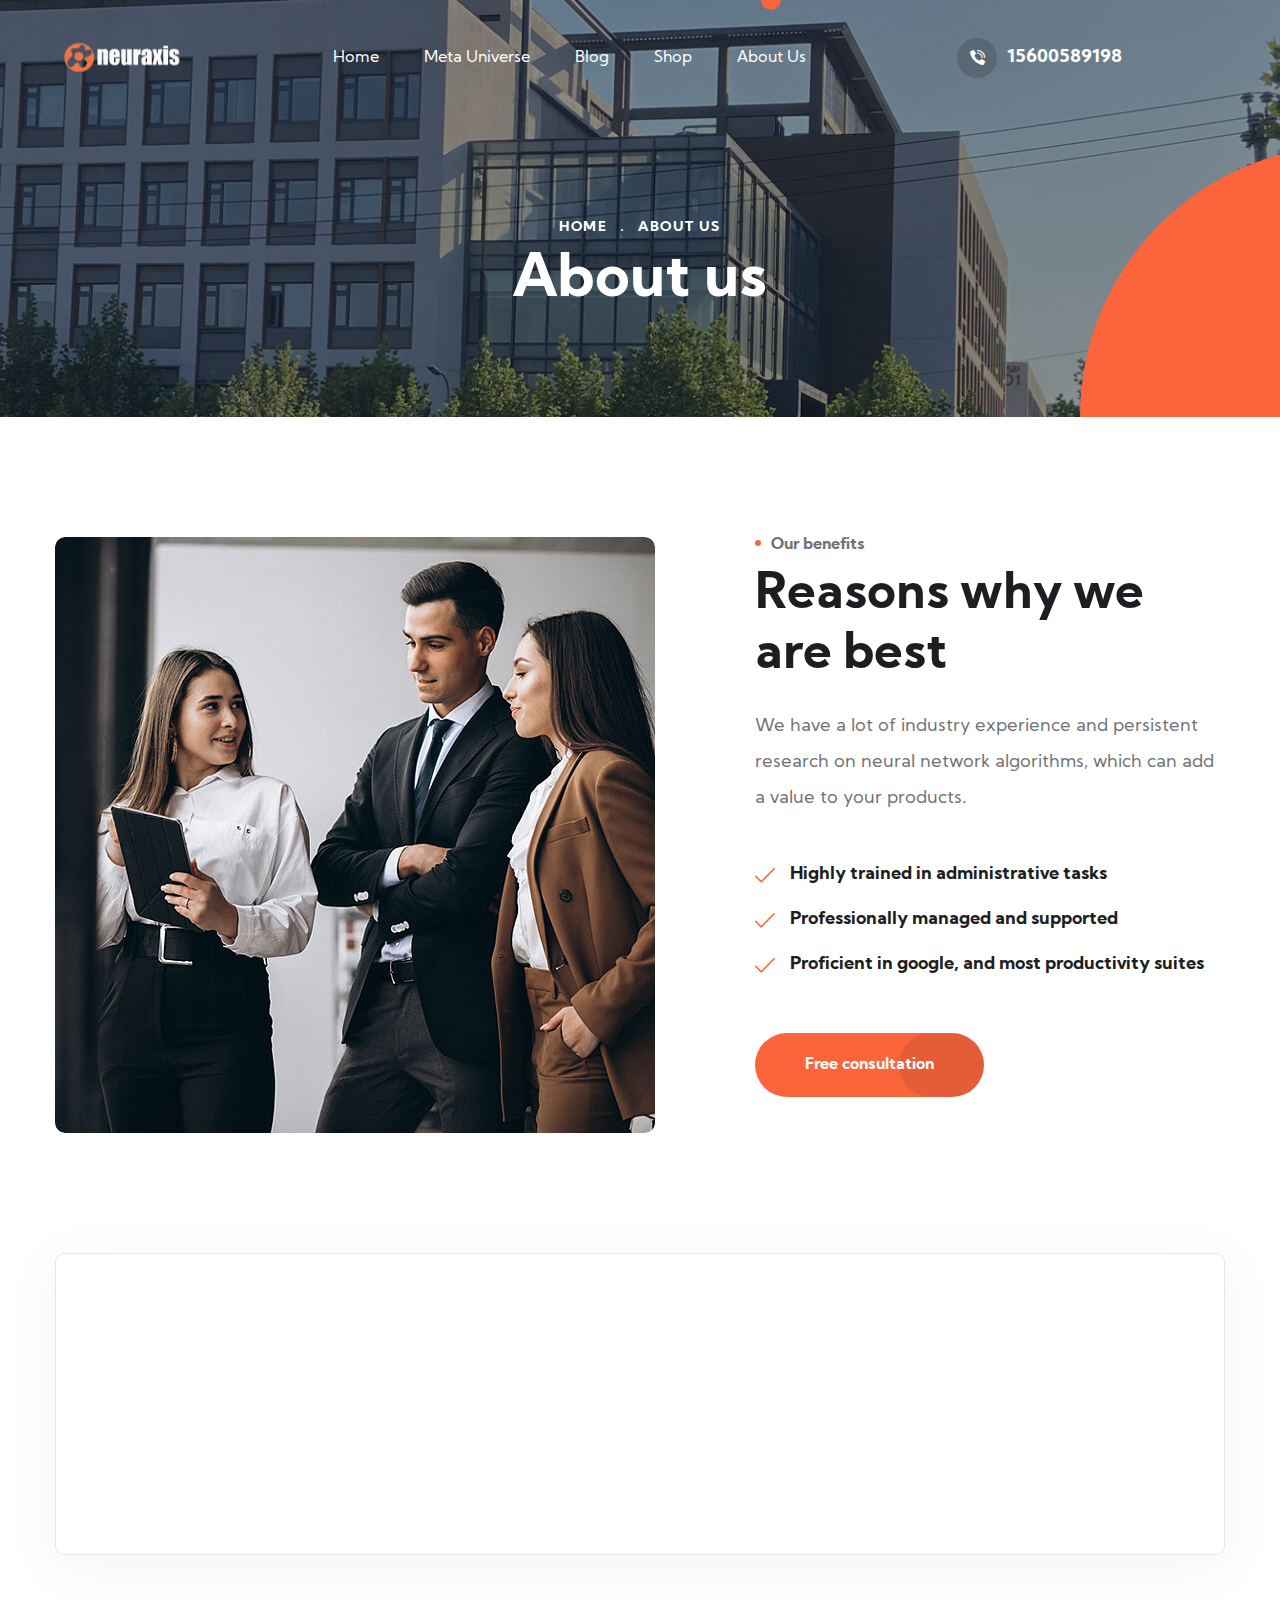
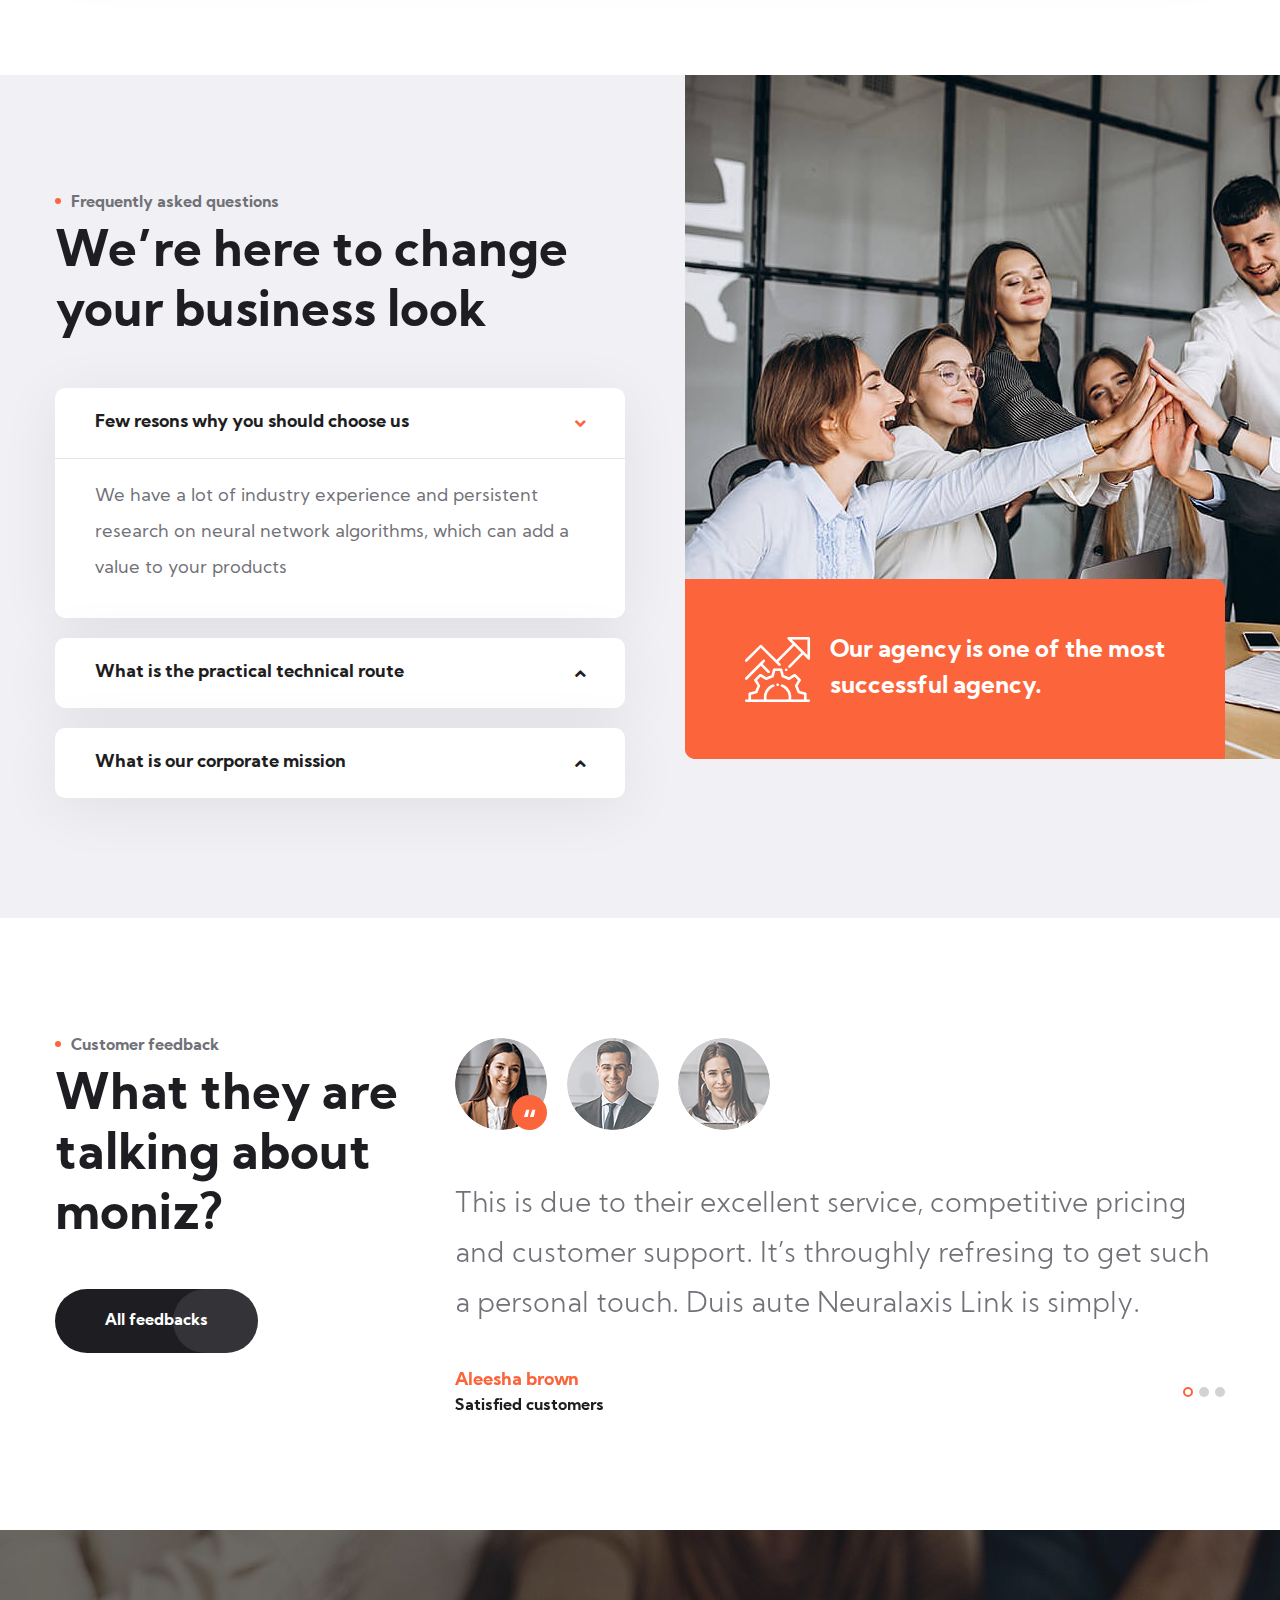
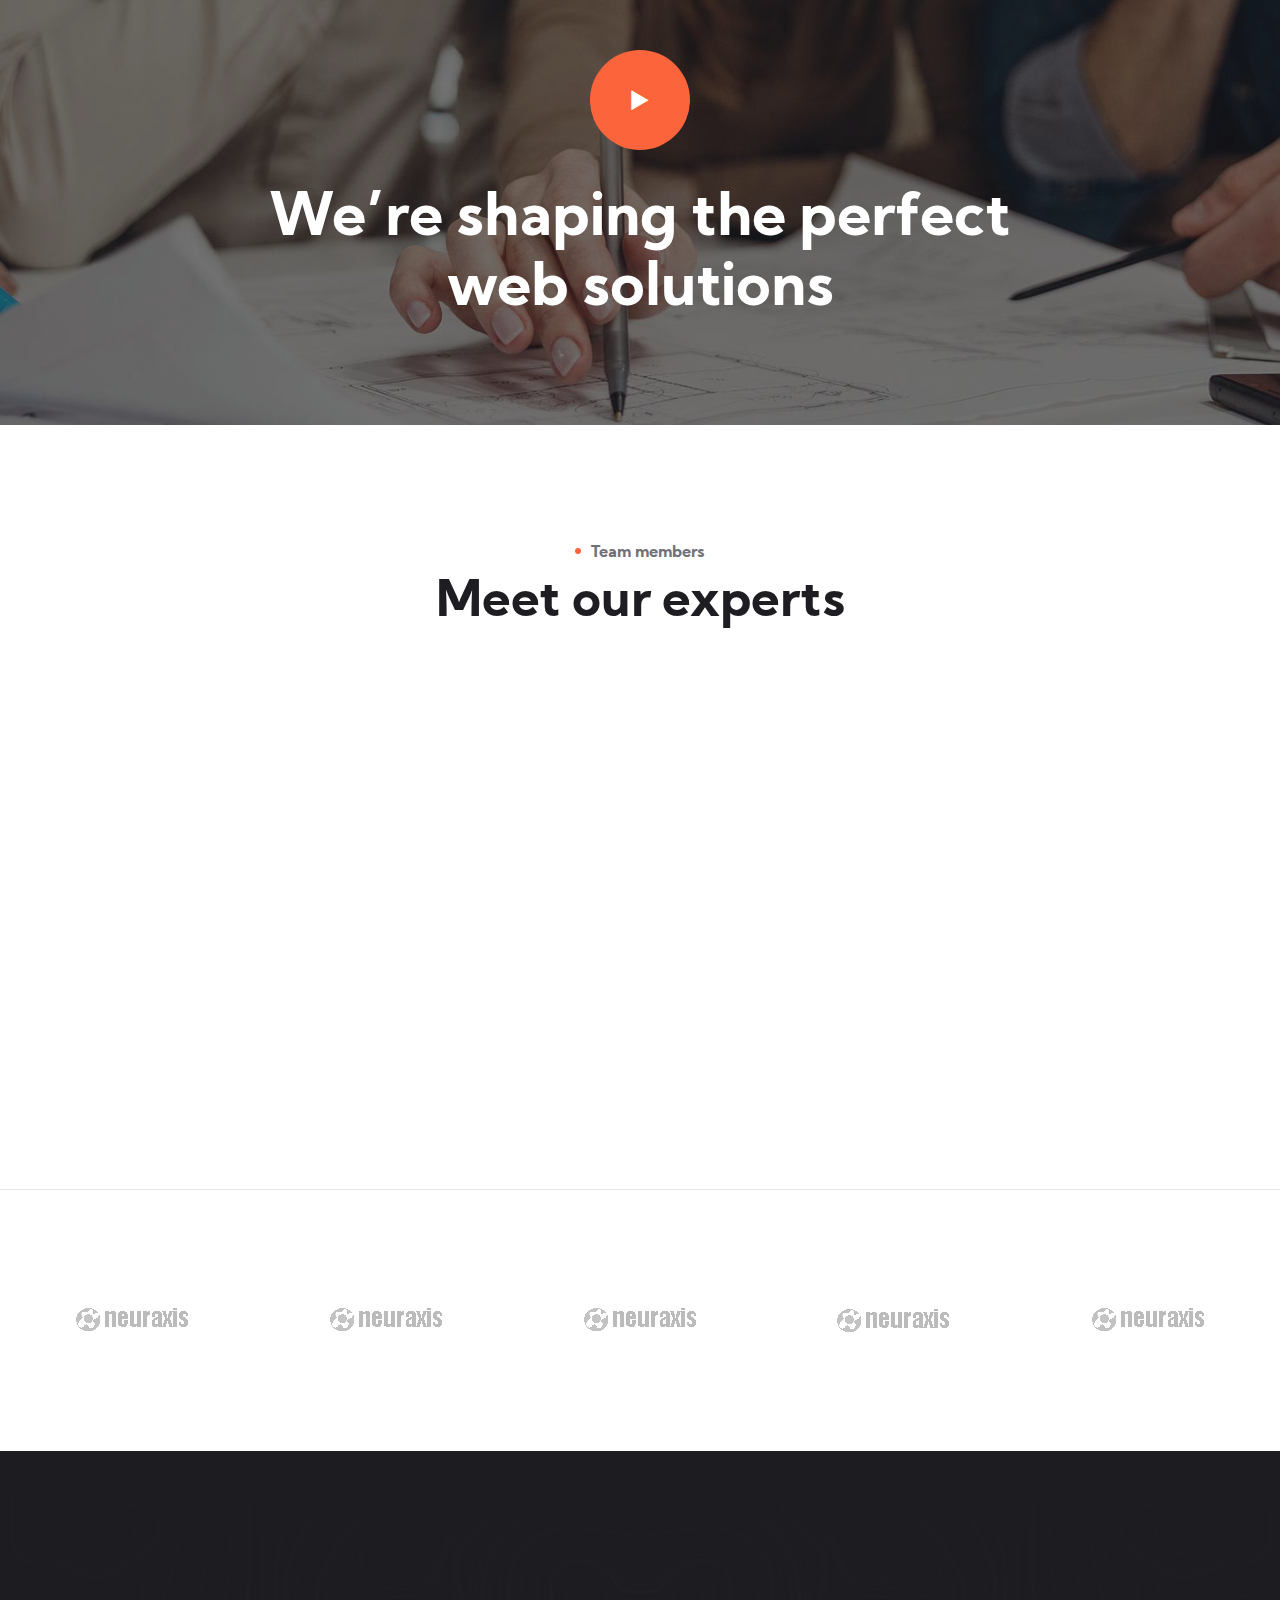
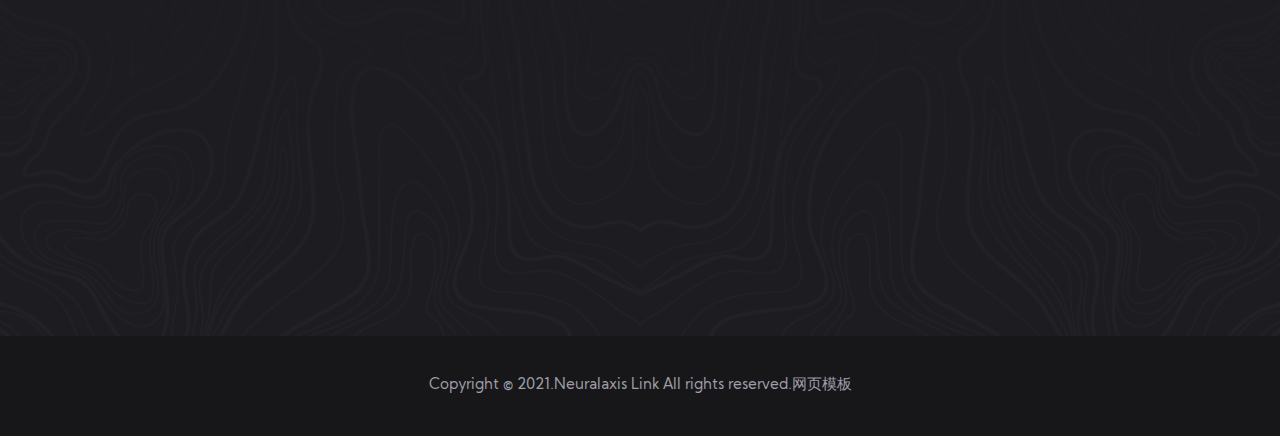
==== about.html @ cae8863f "add games" ====
<!DOCTYPE html>
<html lang="en">

<head>
    <meta charset="UTF-8" />
    <meta name="viewport" content="width=device-width, initial-scale=1.0" />
    <title>About</title>

    <!-- fonts -->
    <link rel="preconnect" href="https://fonts.gstatic.com">
    <link href="static/css/ed7759415e1d4513904849f1ca09a97c.css" rel="stylesheet">


    <link rel="stylesheet" href="static/css/bootstrap.min.css" />
    <link rel="stylesheet" href="static/css/animate.min.css" />
    <link rel="stylesheet" href="static/css/all.min.css" />
    <link rel="stylesheet" href="static/css/jarallax.css" />
    <link rel="stylesheet" href="static/css/jquery.magnific-popup.css" />
    <link rel="stylesheet" href="static/css/nouislider.min.css" />
    <link rel="stylesheet" href="static/css/nouislider.pips.css" />
    <link rel="stylesheet" href="static/css/odometer.min.css" />
    <link rel="stylesheet" href="static/css/swiper.min.css" />
    <link rel="stylesheet" href="static/css/style.css">
    <link rel="stylesheet" href="static/css/tiny-slider.min.css" />
    <link rel="stylesheet" href="static/css/stylesheet.css" />
    <link rel="stylesheet" href="static/css/owl.carousel.min.css" />
    <link rel="stylesheet" href="static/css/owl.theme.default.min.css" />
    <link rel="stylesheet" href="static/css/twentytwenty.css" />
    <link rel="stylesheet" href="static/css/jquery.bxslider.css" />
    <link rel="stylesheet" href="static/css/bootstrap-select.min.css" />
    <link rel="stylesheet" href="static/css/vegas.min.css" />
    <link rel="stylesheet" href="static/css/jquery-ui.css" />
    <link rel="stylesheet" href="static/css/timepicker.css" />

    <!-- template styles -->
    <link rel="stylesheet" href="static/css/moniz.css" />
    <link rel="stylesheet" href="static/css/moniz-responsive.css" />
</head>

<body>
    <div class="preloader">
        <img class="preloader__image" width="60" src="static/picture/loader.png" alt="" />
    </div>
    <!-- /.preloader -->
    <div class="page-wrapper">
        <header class="main-header clearfix">
            <nav class="main-menu clearfix">
                <div class="main-menu-wrapper clearfix">
                    <div class="main-menu-wrapper__left clearfix">
                        <div class="main-menu-wrapper__logo">
                            <a href="index.html"><img src="static/picture/logo.png" alt=""></a>
                        </div>
                        <div class="main-menu-wrapper__search-box">
                            <a href="#" class="main-menu-wrapper__search search-toggler icon-magnifying-glass"></a>
                        </div>
                        <div class="main-menu-wrapper__social">
                            <a href="#"><i class="fab fa-twitter"></i></a>
                            <!-- <a href="#" class="clr-fb"><i class="fab fa-facebook"></i></a>
                            <a href="#" class="clr-dri"><i class="fab fa-pinterest-p"></i></a>
                            <a href="#" class="clr-ins"><i class="fab fa-instagram"></i></a> -->
                        </div>
                    </div>
                    <div class="main-menu-wrapper__main-menu">
                        <a href="#" class="mobile-nav__toggler">
                            <span></span>
                        </a>
                        <ul class="main-menu__list">
                            <li class="dropdown">
                                <a href="index.html">Home</a>
                                <!-- <ul>
                                    <li>
                                        <a href="index.html">Home one</a>
                                    </li>
                                    <li><a href="index2.html">Home two</a></li>
                                    <li class="dropdown">
                                        <a href="#">Header styles</a>
                                        <ul>
                                            <li><a href="index.html">Header one</a></li>
                                            <li><a href="index2.html">Header two</a></li>
                                        </ul>
                                    </li>
                                </ul> -->
                            </li>
                            <li class="dropdown">
                                <a href="#">Meta Universe</a>
                                <ul>
                                    <li><a href="http://43.138.26.82:8080">Game</a></li>
                                    <li><a href="RakutenOfficeindex.html">VR</a></li>
                                </ul>
                            </li>
                            <li class="dropdown">
                                <a href="http://www.rakuten.co.jp">Blog</a>
                                <!-- <ul>
                                    <li><a href="about.html">About</a></li>
                                    <li><a href="team.html">Team</a></li>
                                    <li><a href="faqs.html">FAQs</a></li>
                                    <li><a href="404.html">404</a></li>
                                </ul> -->
                            </li>
                            <li><a href="http://www.rakuten.co.jp/">Shop</a></li>

                            <!-- <li class="dropdown">
                                <a href="#">Portfolio</a>
                                <ul>
                                    <li><a href="portfolio.html">Portfolio</a></li>
                                    <li><a href="portfolio-detail.html">Portfolio details</a></li>
                                    <li><a href="portfolio-detail-fullwidth.html">Portfolio details full</a></li>
                                </ul>
                            </li> -->
                            <li class="dropdown">
                                <a href="about.html">About Us</a>
                                <!-- <ul>
                                    <li><a href="blog.html">Blog</a></li>
                                    <li><a href="blog-sidebar.html">Blog sidebar</a></li>
                                    <li><a href="blog-details.html">Blog details</a></li>
                                </ul> -->
                            </li>

                        </ul>
                    </div>
                    <div class="main-menu-wrapper__right">
                        <div class="main-menu-wrapper__right-contact-box">
                            <div class="main-menu-wrapper__right-contact-icon">
                                <span class="icon-phone-call"></span>
                            </div>
                            <div class="main-menu-wrapper__right-contact-number">
                                <a href="tel:15600589198">15600589198</a>
                            </div>
                        </div>
                    </div>
                </div>
            </nav>
        </header>

        <div class="stricky-header stricked-menu main-menu">
            <div class="sticky-header__content"></div><!-- /.sticky-header__content -->
        </div><!-- /.stricky-header -->

        <!--Page Header Start-->
        <section class="page-header" style="background-image: url(static/images/page-header-bg.jpg);">
            <div class="page-header-shape-1"></div>
            <div class="page-header-shape-2"></div>
            <div class="container">
                <div class="page-header__inner">
                    <ul class="thm-breadcrumb list-unstyled">
                        <li><a href="index.html">Home</a></li>
                        <li><span>.</span></li>
                        <li>About us</li>
                    </ul>
                    <h2>About us</h2>
                </div>
            </div>
        </section>
        <!--Page Header End-->

        <!--Reasons Start-->
        <section class="reasons">
            <div class="container">
                <div class="row">
                    <div class="col-xl-7 col-lg-6">
                        <div class="reasons__left">
                            <div class="reasons__img">
                                <img src="static/picture/reasons-img-1.jpg" alt="">
                                <div class="reasons__img-shape-1"></div>
                                <div class="reasons__img-shape-2"></div>
                            </div>
                        </div>
                    </div>
                    <div class="col-xl-5 col-lg-6">
                        <div class="reasons__right">
                            <div class="section-title text-left">
                                <span class="section-title__tagline">Our benefits</span>
                                <h2 class="section-title__title">Reasons why we are best</h2>
                            </div>
                            <p class="reasons__text">We have a lot of industry experience and persistent research on
                                neural network algorithms, which can add a value to your products.</p>
                            <ul class="list-unstyled reasons__list">
                                <li>
                                    <div class="icon">
                                        <span class="icon-tick"></span>
                                    </div>
                                    <div class="text">
                                        <p>Highly trained in administrative tasks</p>
                                    </div>
                                </li>
                                <li>
                                    <div class="icon">
                                        <span class="icon-tick"></span>
                                    </div>
                                    <div class="text">
                                        <p>Professionally managed and supported</p>
                                    </div>
                                </li>
                                <li>
                                    <div class="icon">
                                        <span class="icon-tick"></span>
                                    </div>
                                    <div class="text">
                                        <p>Proficient in google, and most productivity suites</p>
                                    </div>
                                </li>
                            </ul>
                            <a href="contact.html" class="thm-btn reasons__btn"><span>Free consultation</span></a>
                        </div>
                    </div>
                </div>
            </div>
        </section>
        <!--Reasons End-->

        <!--Counter One Start-->
        <section class="counters-one">
            <div class="container">
                <ul class="counters-one__box list-unstyled">
                    <li class="counter-one__single wow fadeInUp" data-wow-delay="100ms">
                        <div class="counter-one__icon">
                            <span class="icon-recommend"></span>
                        </div>
                        <h3 class="odometer" data-count="860">00</h3>
                        <p class="counter-one__text">Projects completed</p>
                    </li>
                    <li class="counter-one__single wow fadeInUp" data-wow-delay="200ms">
                        <div class="counter-one__icon">
                            <span class="icon-recruit"></span>
                        </div>
                        <h3 class="odometer" data-count="50">00</h3>
                        <p class="counter-one__text">Active clients</p>
                    </li>
                    <li class="counter-one__single wow fadeInUp" data-wow-delay="300ms">
                        <div class="counter-one__icon">
                            <span class="icon-coffee"></span>
                        </div>
                        <h3 class="odometer" data-count="93">00</h3>
                        <p class="counter-one__text">Cups of coffee</p>
                    </li>
                    <li class="counter-one__single wow fadeInUp" data-wow-delay="400ms">
                        <div class="counter-one__icon">
                            <span class="icon-customer-review"></span>
                        </div>
                        <h3 class="odometer" data-count="970">00</h3>
                        <p class="counter-one__text">Happy clients</p>
                    </li>
                    <li class="counter-one__shape wow fadeInUp" data-wow-delay="500ms"></li>
                </ul>
            </div>
        </section>
        <!--Counter One End-->

        <!--We Change Start-->
        <section class="we-change">
            <div class="container">
                <div class="row">
                    <div class="col-xl-6">
                        <div class="we-change__left-faqs">
                            <div class="section-title text-left">
                                <span class="section-title__tagline">Frequently asked questions</span>
                                <h2 class="section-title__title">We’re here to change your business look</h2>
                            </div>
                            <div class="we-change__faqs">
                                <div class="accrodion-grp" data-grp-name="faq-one-accrodion">
                                    <div class="accrodion active">
                                        <div class="accrodion-title">
                                            <h4>Few resons why you should choose us</h4>
                                        </div>
                                        <div class="accrodion-content">
                                            <div class="inner">
                                                <p>We have a lot of industry experience and persistent research on
                                                    neural network algorithms, which can add a value to your products
                                                </p>
                                            </div><!-- /.inner -->
                                        </div>
                                    </div>
                                    <div class="accrodion">
                                        <div class="accrodion-title">
                                            <h4>What is the practical technical route</h4>
                                        </div>
                                        <div class="accrodion-content">
                                            <div class="inner">
                                                <p>Caffe mxnet paddle pytorch onnx matlab deeplearning4j.</p>
                                            </div><!-- /.inner -->
                                        </div>
                                    </div>
                                    <div class="accrodion last-chiled">
                                        <div class="accrodion-title">
                                            <h4>What is our corporate mission</h4>
                                        </div>
                                        <div class="accrodion-content">
                                            <div class="inner">
                                                <p>Use high-tech technology to make our world a better place.</p>
                                            </div><!-- /.inner -->
                                        </div>
                                    </div>
                                </div>
                            </div>
                        </div>
                    </div>
                    <div class="col-xl-6">
                        <div class="we-change__right">
                            <div class="we-change__right-img">
                                <img src="static/picture/we-change-right-img-1.jpg" alt="">
                                <div class="we-change__agency">
                                    <div class="we-change__agency-icon">
                                        <span class="icon-development"></span>
                                    </div>
                                    <div class="we-change__agency-text">
                                        <h3>Our agency is one of the most <br> successful agency.</h3>
                                    </div>
                                </div>
                            </div>
                        </div>
                    </div>
                </div>
            </div>
        </section>
        <!--We Change End-->

        <!--Testimonial One Start-->
        <section class="testimonial-one testimonial-two">
            <div class="container">
                <div class="row">
                    <div class="col-xl-4 col-lg-5">
                        <div class="testimonial-one__left">
                            <div class="section-title text-left">
                                <span class="section-title__tagline">Customer feedback</span>
                                <h2 class="section-title__title">What they are talking about moniz?</h2>
                            </div>
                            <div class="testimonial-one__btn-box">
                                <a href="about.html" class="thm-btn testimonial-one__btn"><span>All feedbacks</span></a>
                                <div class="testimonial-one__btn-shape"></div>
                            </div>
                        </div>
                    </div>
                    <div class="col-xl-8 col-lg-7">
                        <div class="testimonial-one__slider">


                            <div class="swiper-container" id="testimonials-one__thumb">
                                <div class="swiper-wrapper">
                                    <div class="swiper-slide">
                                        <div class="testimonial-one__img-holder">
                                            <img src="static/picture/testimonials-1-1.png" alt="">
                                            <div class="testimonial-one__quote">

                                            </div>
                                        </div>
                                    </div><!-- /.swiper-slide -->
                                    <div class="swiper-slide">
                                        <div class="testimonial-one__img-holder">
                                            <img src="static/picture/testimonials-1-2.png" alt="">
                                            <div class="testimonial-one__quote">

                                            </div>
                                        </div>
                                    </div><!-- /.swiper-slide -->
                                    <div class="swiper-slide">
                                        <div class="testimonial-one__img-holder">
                                            <img src="static/picture/testimonials-1-3.png" alt="">
                                            <div class="testimonial-one__quote">

                                            </div>
                                        </div>
                                    </div><!-- /.swiper-slide -->
                                </div><!-- /.swiper-wrapper -->
                            </div><!-- /#testimonials-one__thumb.swiper-container -->

                            <div class="testimonials-one__main-content">
                                <div class="swiper-container" id="testimonials-one__carousel">
                                    <div class="swiper-wrapper">
                                        <div class="swiper-slide">
                                            <div class="testimonial-one__conent-box">
                                                <p class="testimonial-one__text">This is due to their excellent service,
                                                    competitive pricing and customer support. It’s throughly refresing
                                                    to
                                                    get such a personal touch. Duis aute Neuralaxis Link is simply.</p>
                                                <div class="testimonial-one__client-details">
                                                    <h4 class="testimonial-one__client-name">Aleesha brown</h4>
                                                    <span class="testimonial-one__clinet-title">Satisfied
                                                        customers</span>
                                                </div>
                                            </div>
                                        </div><!-- /.swiper-slide -->
                                        <div class="swiper-slide">
                                            <div class="testimonial-one__conent-box">
                                                <p class="testimonial-one__text">This is due to their excellent service,
                                                    competitive pricing and customer support. It’s throughly refresing
                                                    to
                                                    get such a personal touch. Duis aute Neuralaxis Link is simply.</p>
                                                <div class="testimonial-one__client-details">
                                                    <h4 class="testimonial-one__client-name">Aleesha brown</h4>
                                                    <span class="testimonial-one__clinet-title">Satisfied
                                                        customers</span>
                                                </div>
                                            </div>
                                        </div><!-- /.swiper-slide -->
                                        <div class="swiper-slide">
                                            <div class="testimonial-one__conent-box">
                                                <p class="testimonial-one__text">This is due to their excellent service,
                                                    competitive pricing and customer support. It’s throughly refresing
                                                    to
                                                    get such a personal touch. Duis aute Neuralaxis Link is simply.</p>
                                                <div class="testimonial-one__client-details">
                                                    <h4 class="testimonial-one__client-name">Aleesha brown</h4>
                                                    <span class="testimonial-one__clinet-title">Satisfied
                                                        customers</span>
                                                </div>
                                            </div>
                                        </div><!-- /.swiper-slide -->
                                    </div><!-- /.swiper-wrapper -->
                                    <div id="testimonials-one__carousel-pagination"></div>
                                    <!-- /#testimonials-one__carousel-pagination -->
                                </div><!-- /#testimonials-one__thumb.swiper-container -->
                            </div>
                        </div>
                    </div>
                </div>
            </div>
        </section>
        <!--Testimonial One End-->

        <!--Video One Start-->
        <section class="video-one video-two">
            <div class="video-one-bg" style="background-image: url(static/images/video-one-bg.jpg)"></div>
            <div class="container">
                <div class="row">
                    <div class="col-xl-12">
                        <div class="video-one__inner">
                            <div class="video-one__link">
                                <a href="#" class="video-one__btn video-popup">
                                    <div class="video-one__video-icon">
                                        <span class="icon-play-button"></span>
                                        <i class="ripple"></i>
                                    </div>
                                </a>
                            </div>
                            <h2 class="video-one__text">We’re shaping the perfect <br> web solutions</h2>
                        </div>
                    </div>
                </div>
            </div>
        </section>
        <!--Video One End-->

        <!--Team One Start-->
        <section class="team-one">
            <div class="container">
                <div class="section-title text-center">
                    <span class="section-title__tagline">Team members</span>
                    <h2 class="section-title__title">Meet our experts</h2>
                </div>
                <div class="row">
                    <div class="col-xl-3 col-lg-6 col-md-6">
                        <!--Team One Single-->
                        <div class="team-one__single wow fadeInUp" data-wow-delay="100ms">
                            <div class="team-one__img-box">
                                <div class="team-one__img">
                                    <img src="static/picture/team-1-1.jpg" alt="">
                                </div>
                                <div class="team-one__social">
                                    <a href="#"><i class="fab fa-twitter"></i></a>
                                    <a href="#" class="clr-fb"><i class="fab fa-facebook"></i></a>
                                    <a href="#" class="clr-dri"><i class="fab fa-pinterest-p"></i></a>
                                    <a href="#" class="clr-ins"><i class="fab fa-instagram"></i></a>
                                </div>
                            </div>
                            <div class="team-one__member-info">
                                <h4 class="team-one__member-name">Jeffrey Jia</h4>
                                <p class="team-one__member-title">Developer</p>
                            </div>
                        </div>
                    </div>
                    <div class="col-xl-3 col-lg-6 col-md-6">
                        <!--Team One Single-->
                        <div class="team-one__single wow fadeInUp" data-wow-delay="200ms">
                            <div class="team-one__img-box">
                                <div class="team-one__img">
                                    <img src="static/picture/team-1-2.jpg" alt="">
                                </div>
                                <div class="team-one__social">
                                    <a href="#"><i class="fab fa-twitter"></i></a>
                                    <a href="#" class="clr-fb"><i class="fab fa-facebook"></i></a>
                                    <a href="#" class="clr-dri"><i class="fab fa-pinterest-p"></i></a>
                                    <a href="#" class="clr-ins"><i class="fab fa-instagram"></i></a>
                                </div>
                            </div>
                            <div class="team-one__member-info">
                                <h4 class="team-one__member-name">Christine eve</h4>
                                <p class="team-one__member-title">Developer</p>
                            </div>
                        </div>
                    </div>
                    <div class="col-xl-3 col-lg-6 col-md-6">
                        <!--Team One Single-->
                        <div class="team-one__single wow fadeInUp" data-wow-delay="300ms">
                            <div class="team-one__img-box">
                                <div class="team-one__img">
                                    <img src="static/picture/team-1-3.jpg" alt="">
                                </div>
                                <div class="team-one__social">
                                    <a href="#"><i class="fab fa-twitter"></i></a>
                                    <a href="#" class="clr-fb"><i class="fab fa-facebook"></i></a>
                                    <a href="#" class="clr-dri"><i class="fab fa-pinterest-p"></i></a>
                                    <a href="#" class="clr-ins"><i class="fab fa-instagram"></i></a>
                                </div>
                            </div>
                            <div class="team-one__member-info">
                                <h4 class="team-one__member-name">Mike hardson</h4>
                                <p class="team-one__member-title">Developer</p>
                            </div>
                        </div>
                    </div>
                    <div class="col-xl-3 col-lg-6 col-md-6">
                        <!--Team One Single-->
                        <div class="team-one__single wow fadeInUp" data-wow-delay="400ms">
                            <div class="team-one__img-box">
                                <div class="team-one__img">
                                    <img src="static/picture/team-1-4.jpg" alt="">
                                </div>
                                <div class="team-one__social">
                                    <a href="#"><i class="fab fa-twitter"></i></a>
                                    <a href="#" class="clr-fb"><i class="fab fa-facebook"></i></a>
                                    <a href="#" class="clr-dri"><i class="fab fa-pinterest-p"></i></a>
                                    <a href="#" class="clr-ins"><i class="fab fa-instagram"></i></a>
                                </div>
                            </div>
                            <div class="team-one__member-info">
                                <h4 class="team-one__member-name">Jessica brown</h4>
                                <p class="team-one__member-title">Developer</p>
                            </div>
                        </div>
                    </div>
                </div>
            </div>
        </section>
        <!--Team One End-->

        <!--Brand Two-->
        <section class="brand-one brand-two">
            <div class="container">
                <div class="thm-swiper__slider swiper-container" data-swiper-options='{"spaceBetween": 100, "slidesPerView": 5, "autoplay": { "delay": 5000 }, "breakpoints": {
                    "0": {
                        "spaceBetween": 30,
                        "slidesPerView": 2
                    },
                    "375": {
                        "spaceBetween": 30,
                        "slidesPerView": 2
                    },
                    "575": {
                        "spaceBetween": 30,
                        "slidesPerView": 3
                    },
                    "767": {
                        "spaceBetween": 50,
                        "slidesPerView": 4
                    },
                    "991": {
                        "spaceBetween": 50,
                        "slidesPerView": 5
                    },
                    "1199": {
                        "spaceBetween": 100,
                        "slidesPerView": 5
                    }
                }}'>
                    <div class="swiper-wrapper">
                        <div class="swiper-slide">
                            <img src="static/picture/brand-1-1.png" alt="">
                        </div><!-- /.swiper-slide -->
                        <div class="swiper-slide">
                            <img src="static/picture/brand-1-2.png" alt="">
                        </div><!-- /.swiper-slide -->
                        <div class="swiper-slide">
                            <img src="static/picture/brand-1-3.png" alt="">
                        </div><!-- /.swiper-slide -->
                        <div class="swiper-slide">
                            <img src="static/picture/brand-1-4.png" alt="">
                        </div><!-- /.swiper-slide -->
                        <div class="swiper-slide">
                            <img src="static/picture/brand-1-5.png" alt="">
                        </div><!-- /.swiper-slide -->
                        <div class="swiper-slide">
                            <img src="static/picture/brand-1-1.png" alt="">
                        </div><!-- /.swiper-slide -->
                        <div class="swiper-slide">
                            <img src="static/picture/brand-1-2.png" alt="">
                        </div><!-- /.swiper-slide -->
                        <div class="swiper-slide">
                            <img src="static/picture/brand-1-3.png" alt="">
                        </div><!-- /.swiper-slide -->
                        <div class="swiper-slide">
                            <img src="static/picture/brand-1-4.png" alt="">
                        </div><!-- /.swiper-slide -->
                        <div class="swiper-slide">
                            <img src="static/picture/brand-1-5.png" alt="">
                        </div><!-- /.swiper-slide -->
                    </div>
                </div>
            </div>
        </section>
        <!--Brand Two End-->

        <!--Site Footer One Start-->
        <footer class="site-footer">
            <div class="site-footer__top">
                <div class="site-footer-top-bg" style="background-image: url(static/images/site-footer-bg.jpg)"></div>
                <div class="container">
                    <div class="row">
                        <div class="col-xl-3 col-lg-6 col-md-6 wow fadeInUp" data-wow-delay="100ms">
                            <div class="footer-widget__column footer-widget__about">
                                <div class="footer-widget__about-logo">
                                    <a href="index.html"><img src="static/picture/footer-logo.png" alt=""></a>
                                </div>
                                <p class="footer-widget__about-text">Use high-tech technology to make our world a better
                                    place</p>
                                <div class="footer-widget__about-social-list">
                                    <a href="#"><i class="fab fa-twitter"></i></a>
                                    <a href="#" class="clr-fb"><i class="fab fa-facebook"></i></a>
                                    <a href="#" class="clr-dri"><i class="fab fa-pinterest-p"></i></a>
                                    <a href="#" class="clr-ins"><i class="fab fa-instagram"></i></a>
                                </div>
                            </div>
                        </div>
                        <div class="col-xl-2 col-lg-6 col-md-6 wow fadeInUp" data-wow-delay="200ms">
                            <div class="footer-widget__column footer-widget__explore clearfix">
                                <h3 class="footer-widget__title">Explore</h3>
                                <ul class="footer-widget__explore-list list-unstyled">
                                    <li><a href="about.html">About</a></li>
                                    <li><a href="about.html">Meet our team</a></li>
                                    <li><a href="#">Case stories</a></li>
                                    <li><a href="about.html">Latest news</a></li>
                                    <li><a href="about.html">Contact</a></li>
                                </ul>
                            </div>
                        </div>
                        <div class="col-xl-3 col-lg-6 col-md-6 wow fadeInUp" data-wow-delay="400ms">
                            <div class="footer-widget__column footer-widget__contact">
                                <h3 class="footer-widget__title">Contact</h3>
                                <p class="footer-widget__contact-text">Wanda Plaza, Huangpu Road, Dalian High-tech Park,
                                    Liaoning Province, China</p>
                                <div class="footer-widget__contact-info">
                                    <p>
                                        <a href="tel:15600589198" class="footer-widget__contact-phone">15600589198</a>
                                        <a href="mailto:282602809@qq.com"
                                            class="footer-widget__contact-mail">282602809@qq.com</a>
                                    </p>
                                </div>
                            </div>
                        </div>
                        <div class="col-xl-4 col-lg-6 col-md-6 wow fadeInUp" data-wow-delay="400ms">
                            <div class="footer-widget__column footer-widget__newsletter">
                                <h3 class="footer-widget__title">Sign up for newsletter</h3>
                                <form class="footer-widget__newsletter-form">
                                    <div class="footer-widget__newsletter-input-box">
                                        <input type="email" placeholder="Email Address" name="email">
                                        <button type="submit" class="footer-widget__newsletter-btn"><i
                                                class="fas fa-paper-plane"></i></button>
                                    </div>
                                </form>
                                <div class="footer-widget__newsletter-bottom">
                                    <div class="footer-widget__newsletter-bottom-icon">
                                        <i class="fa fa-check"></i>
                                    </div>
                                    <div class="footer-widget__newsletter-bottom-text">
                                        <p>I agree to all terms and policies</p>
                                    </div>
                                </div>
                            </div>
                        </div>
                    </div>
                </div>
            </div>
            <div class="site-footer-bottom">
                <div class="container">
                    <div class="row">
                        <div class="col-xl-12">
                            <div class="site-footer-bottom__inner">
                                <p class="site-footer-bottom__copy-right">Copyright &copy; 2021.Neuralaxis Link All
                                    rights reserved.<a target="_blank"
                                        href="https://sc.chinaz.com/moban/">&#x7F51;&#x9875;&#x6A21;&#x677F;</a></p>
                            </div>
                        </div>
                    </div>
                </div>
            </div>
        </footer>
        <!--Site Footer One End-->


    </div><!-- /.page-wrapper -->


    <div class="mobile-nav__wrapper">
        <div class="mobile-nav__overlay mobile-nav__toggler"></div>
        <!-- /.mobile-nav__overlay -->
        <div class="mobile-nav__content">
            <span class="mobile-nav__close mobile-nav__toggler"></span>

            <div class="logo-box">
                <a href="index.html" aria-label="logo image"><img src="static/picture/logo.png" width="155"
                        alt="" /></a>
            </div>
            <!-- /.logo-box -->
            <div class="mobile-nav__container"></div>
            <!-- /.mobile-nav__container -->

            <ul class="mobile-nav__contact list-unstyled">
                <li>
                    <i class="fa fa-envelope"></i>
                    <a href="mailto:needhelp@packageName__.com">needhelp@moniz.com</a>
                </li>
                <li>
                    <i class="fa fa-phone-alt"></i>
                    <a href="tel:666-888-0000">15600589198</a>
                </li>
            </ul><!-- /.mobile-nav__contact -->
            <div class="mobile-nav__top">
                <div class="mobile-nav__social">
                    <a href="#" class="fab fa-twitter"></a>
                    <a href="#" class="fab fa-facebook-square"></a>
                    <a href="#" class="fab fa-pinterest-p"></a>
                    <a href="#" class="fab fa-instagram"></a>
                </div><!-- /.mobile-nav__social -->
            </div><!-- /.mobile-nav__top -->



        </div>
        <!-- /.mobile-nav__content -->
    </div>
    <!-- /.mobile-nav__wrapper -->

    <div class="search-popup">
        <div class="search-popup__overlay search-toggler"></div>
        <!-- /.search-popup__overlay -->
        <div class="search-popup__content">
            <form action="#">
                <label for="search" class="sr-only">search here</label><!-- /.sr-only -->
                <input type="text" id="search" placeholder="Search Here..." />
                <button type="submit" aria-label="search submit" class="thm-btn">
                    <i class="icon-magnifying-glass"></i>
                </button>
            </form>
        </div>
        <!-- /.search-popup__content -->
    </div>
    <!-- /.search-popup -->

    <a href="#" data-target="html" class="scroll-to-target scroll-to-top"><i class="fa fa-angle-up"></i></a>


    <script src="static/js/jquery-3.5.1.min.js"></script>
    <script src="static/js/bootstrap.bundle.min.js"></script>
    <script src="static/js/jarallax.min.js"></script>
    <script src="static/js/jquery.ajaxchimp.min.js"></script>
    <script src="static/js/jquery.appear.min.js"></script>
    <script src="static/js/jquery.circle-progress.min.js"></script>
    <script src="static/js/jquery.magnific-popup.min.js"></script>
    <script src="static/js/jquery.validate.min.js"></script>
    <script src="static/js/nouislider.min.js"></script>
    <script src="static/js/odometer.min.js"></script>
    <script src="static/js/swiper.min.js"></script>
    <script src="static/js/tiny-slider.min.js"></script>
    <script src="static/js/wnumb.min.js"></script>
    <script src="static/js/wow.js"></script>
    <script src="static/js/isotope.js"></script>
    <script src="static/js/countdown.min.js"></script>
    <script src="static/js/owl.carousel.min.js"></script>
    <script src="static/js/twentytwenty.js"></script>
    <script src="static/js/jquery.event.move.js"></script>
    <script src="static/js/jquery.bxslider.min.js"></script>
    <script src="static/js/bootstrap-select.min.js"></script>
    <script src="static/js/vegas.min.js"></script>
    <script src="static/js/jquery-ui.js"></script>
    <script src="static/js/timepicker.js"></script>


    <script src="static/js/8debc238d1cd45cc9101c2aabd1d054c.js"></script>


    <!-- template js -->
    <script src="static/js/moniz.js"></script>
</body>

</html>
---- static/css/ed7759415e1d4513904849f1ca09a97c.css ----
﻿/* latin-ext */
@font-face {
  font-family: 'Kumbh Sans';
  font-style: normal;
  font-weight: 300;
  font-display: swap;
  src: url(../fonts/c4mm1n92asfhucq6tvsagit_7kufxhv8.woff2) format('woff2');
  unicode-range: U+0100-024F, U+0259, U+1E00-1EFF, U+2020, U+20A0-20AB, U+20AD-20CF, U+2113, U+2C60-2C7F, U+A720-A7FF;
}
/* latin */
@font-face {
  font-family: 'Kumbh Sans';
  font-style: normal;
  font-weight: 300;
  font-display: swap;
  src: url(../fonts/c4mm1n92asfhucq6tvsagit_7kwfxa.woff2) format('woff2');
  unicode-range: U+0000-00FF, U+0131, U+0152-0153, U+02BB-02BC, U+02C6, U+02DA, U+02DC, U+2000-206F, U+2074, U+20AC, U+2122, U+2191, U+2193, U+2212, U+2215, U+FEFF, U+FFFD;
}
/* latin-ext */
@font-face {
  font-family: 'Kumbh Sans';
  font-style: normal;
  font-weight: 400;
  font-display: swap;
  src: url(../fonts/c4ml1n92asfhucq6tvsaio5d-zq-.woff2) format('woff2');
  unicode-range: U+0100-024F, U+0259, U+1E00-1EFF, U+2020, U+20A0-20AB, U+20AD-20CF, U+2113, U+2C60-2C7F, U+A720-A7FF;
}
/* latin */
@font-face {
  font-family: 'Kumbh Sans';
  font-style: normal;
  font-weight: 400;
  font-display: swap;
  src: url(../fonts/c4ml1n92asfhucq6tvsaiobd-q.woff2) format('woff2');
  unicode-range: U+0000-00FF, U+0131, U+0152-0153, U+02BB-02BC, U+02C6, U+02DA, U+02DC, U+2000-206F, U+2074, U+20AC, U+2122, U+2191, U+2193, U+2212, U+2215, U+FEFF, U+FFFD;
}
/* latin-ext */
@font-face {
  font-family: 'Kumbh Sans';
  font-style: normal;
  font-weight: 700;
  font-display: swap;
  src: url(../fonts/c4mm1n92asfhucq6tvsagjt47kufxhv8.woff2) format('woff2');
  unicode-range: U+0100-024F, U+0259, U+1E00-1EFF, U+2020, U+20A0-20AB, U+20AD-20CF, U+2113, U+2C60-2C7F, U+A720-A7FF;
}
/* latin */
@font-face {
  font-family: 'Kumbh Sans';
  font-style: normal;
  font-weight: 700;
  font-display: swap;
  src: url(../fonts/c4mm1n92asfhucq6tvsagjt47kwfxa.woff2) format('woff2');
  unicode-range: U+0000-00FF, U+0131, U+0152-0153, U+02BB-02BC, U+02C6, U+02DA, U+02DC, U+2000-206F, U+2074, U+20AC, U+2122, U+2191, U+2193, U+2212, U+2215, U+FEFF, U+FFFD;
}
---- static/css/jarallax.css ----
﻿.jarallax {
    position: relative;
    z-index: 0;
}
.jarallax > .jarallax-img {
    position: absolute;
    object-fit: cover;
    /* support for plugin https://github.com/bfred-it/object-fit-images */
    font-family: 'object-fit: cover;';
    top: 0;
    left: 0;
    width: 100%;
    height: 100%;
    z-index: -1;
}
---- static/css/nouislider.min.css ----
﻿/*! nouislider - 14.1.1 - 12/15/2019 */
.noUi-target,.noUi-target *{-webkit-touch-callout:none;-webkit-tap-highlight-color:transparent;-webkit-user-select:none;-ms-touch-action:none;touch-action:none;-ms-user-select:none;-moz-user-select:none;user-select:none;-moz-box-sizing:border-box;box-sizing:border-box}.noUi-target{position:relative}.noUi-base,.noUi-connects{width:100%;height:100%;position:relative;z-index:1}.noUi-connects{overflow:hidden;z-index:0}.noUi-connect,.noUi-origin{will-change:transform;position:absolute;z-index:1;top:0;right:0;-ms-transform-origin:0 0;-webkit-transform-origin:0 0;-webkit-transform-style:preserve-3d;transform-origin:0 0;transform-style:flat}.noUi-connect{height:100%;width:100%}.noUi-origin{height:10%;width:10%}.noUi-txt-dir-rtl.noUi-horizontal .noUi-origin{left:0;right:auto}.noUi-vertical .noUi-origin{width:0}.noUi-horizontal .noUi-origin{height:0}.noUi-handle{-webkit-backface-visibility:hidden;backface-visibility:hidden;position:absolute}.noUi-touch-area{height:100%;width:100%}.noUi-state-tap .noUi-connect,.noUi-state-tap .noUi-origin{-webkit-transition:transform .3s;transition:transform .3s}.noUi-state-drag *{cursor:inherit!important}.noUi-horizontal{height:18px}.noUi-horizontal .noUi-handle{width:34px;height:28px;right:-17px;top:-6px}.noUi-vertical{width:18px}.noUi-vertical .noUi-handle{width:28px;height:34px;right:-6px;top:-17px}.noUi-txt-dir-rtl.noUi-horizontal .noUi-handle{left:-17px;right:auto}.noUi-target{background:#FAFAFA;border-radius:4px;border:1px solid #D3D3D3;box-shadow:inset 0 1px 1px #F0F0F0,0 3px 6px -5px #BBB}.noUi-connects{border-radius:3px}.noUi-connect{background:#3FB8AF}.noUi-draggable{cursor:ew-resize}.noUi-vertical .noUi-draggable{cursor:ns-resize}.noUi-handle{border:1px solid #D9D9D9;border-radius:3px;background:#FFF;cursor:default;box-shadow:inset 0 0 1px #FFF,inset 0 1px 7px #EBEBEB,0 3px 6px -3px #BBB}.noUi-active{box-shadow:inset 0 0 1px #FFF,inset 0 1px 7px #DDD,0 3px 6px -3px #BBB}.noUi-handle:after,.noUi-handle:before{content:"";display:block;position:absolute;height:14px;width:1px;background:#E8E7E6;left:14px;top:6px}.noUi-handle:after{left:17px}.noUi-vertical .noUi-handle:after,.noUi-vertical .noUi-handle:before{width:14px;height:1px;left:6px;top:14px}.noUi-vertical .noUi-handle:after{top:17px}[disabled] .noUi-connect{background:#B8B8B8}[disabled] .noUi-handle,[disabled].noUi-handle,[disabled].noUi-target{cursor:not-allowed}.noUi-pips,.noUi-pips *{-moz-box-sizing:border-box;box-sizing:border-box}.noUi-pips{position:absolute;color:#999}.noUi-value{position:absolute;white-space:nowrap;text-align:center}.noUi-value-sub{color:#ccc;font-size:10px}.noUi-marker{position:absolute;background:#CCC}.noUi-marker-sub{background:#AAA}.noUi-marker-large{background:#AAA}.noUi-pips-horizontal{padding:10px 0;height:80px;top:100%;left:0;width:100%}.noUi-value-horizontal{-webkit-transform:translate(-50%,50%);transform:translate(-50%,50%)}.noUi-rtl .noUi-value-horizontal{-webkit-transform:translate(50%,50%);transform:translate(50%,50%)}.noUi-marker-horizontal.noUi-marker{margin-left:-1px;width:2px;height:5px}.noUi-marker-horizontal.noUi-marker-sub{height:10px}.noUi-marker-horizontal.noUi-marker-large{height:15px}.noUi-pips-vertical{padding:0 10px;height:100%;top:0;left:100%}.noUi-value-vertical{-webkit-transform:translate(0,-50%);transform:translate(0,-50%);padding-left:25px}.noUi-rtl .noUi-value-vertical{-webkit-transform:translate(0,50%);transform:translate(0,50%)}.noUi-marker-vertical.noUi-marker{width:5px;height:2px;margin-top:-1px}.noUi-marker-vertical.noUi-marker-sub{width:10px}.noUi-marker-vertical.noUi-marker-large{width:15px}.noUi-tooltip{display:block;position:absolute;border:1px solid #D9D9D9;border-radius:3px;background:#fff;color:#000;padding:5px;text-align:center;white-space:nowrap}.noUi-horizontal .noUi-tooltip{-webkit-transform:translate(-50%,0);transform:translate(-50%,0);left:50%;bottom:120%}.noUi-vertical .noUi-tooltip{-webkit-transform:translate(0,-50%);transform:translate(0,-50%);top:50%;right:120%}
---- static/css/nouislider.pips.css ----
﻿
/* Base;
 *
 */
.noUi-pips,
.noUi-pips * {
-moz-box-sizing: border-box;
	box-sizing: border-box;
}
.noUi-pips {
	position: absolute;
	font: 400 12px Arial;
	color: #999;
}

/* Values;
 *
 */
.noUi-value {
	width: 40px;
	position: absolute;
	text-align: center;
}
.noUi-value-sub {
	color: #ccc;
	font-size: 10px;
}

/* Markings;
 *
 */
.noUi-marker {
	position: absolute;
	background: #CCC;
}
.noUi-marker-sub {
	background: #AAA;
}
.noUi-marker-large {
	background: #AAA;
}

/* Horizontal layout;
 *
 */
.noUi-pips-horizontal {
	padding: 10px 0;
	height: 50px;
	top: 100%;
	left: 0;
	width: 100%;
}
.noUi-value-horizontal {
	margin-left: -20px;
	padding-top: 20px;
}
.noUi-value-horizontal.noUi-value-sub {
	padding-top: 15px;
}

.noUi-marker-horizontal.noUi-marker {
	margin-left: -1px;
	width: 2px;
	height: 5px;
}
.noUi-marker-horizontal.noUi-marker-sub {
	height: 10px;
}
.noUi-marker-horizontal.noUi-marker-large {
	height: 15px;
}

/* Vertical layout;
 *
 */
.noUi-pips-vertical {
	padding: 0 10px;
	height: 100%;
	top: 0;
	left: 100%;
}
.noUi-value-vertical {
	width: 15px;
	margin-left: 20px;
	margin-top: -5px;
}

.noUi-marker-vertical.noUi-marker {
	width: 5px;
	height: 2px;
	margin-top: -1px;
}
.noUi-marker-vertical.noUi-marker-sub {
	width: 10px;
}
.noUi-marker-vertical.noUi-marker-large {
	width: 15px;
}
---- static/css/style.css ----
﻿@font-face {
  font-family: 'icomoon';
  src:  url('../fonts/icomoon.eot');
  src:  url('../fonts/icomoon.eot') format('embedded-opentype'),
    url('../fonts/icomoon.ttf') format('truetype'),
    url('../fonts/icomoon.woff') format('woff'),
    url('../fonts/icomoon.svg') format('svg');
  font-weight: normal;
  font-style: normal;
  font-display: block;
}

[class^="icon-"], [class*=" icon-"] {
  /* use !important to prevent issues with browser extensions that change fonts */
  font-family: 'icomoon' !important;
  speak: never;
  font-style: normal;
  font-weight: normal;
  font-variant: normal;
  text-transform: none;
  line-height: 1;

  /* Better Font Rendering =========== */
  -webkit-font-smoothing: antialiased;
  -moz-osx-font-smoothing: grayscale;
}

.icon-magnifying-glass:before {
  content: "\e900";
}
.icon-phone-call:before {
  content: "\e901";
}
.icon-right-arrow:before {
  content: "\e902";
}
.icon-left-arrow:before {
  content: "\e903";
}
.icon-tick:before {
  content: "\e904";
}
.icon-recommend:before {
  content: "\e905";
}
.icon-recruit:before {
  content: "\e906";
}
.icon-coffee:before {
  content: "\e907";
}
.icon-customer-review:before {
  content: "\e908";
}
.icon-development:before {
  content: "\e909";
}
.icon-color-sample:before {
  content: "\e90a";
}
.icon-front-end:before {
  content: "\e90b";
}
.icon-online-shopping:before {
  content: "\e90c";
}
.icon-web-design:before {
  content: "\e90d";
}
.icon-graphic-design:before {
  content: "\e90e";
}
.icon-play-button:before {
  content: "\e90f";
}
.icon-training:before {
  content: "\e910";
}
.icon-strategy:before {
  content: "\e911";
}
---- static/css/stylesheet.css ----
﻿/*! Generated by Font Squirrel (https://www.fontsquirrel.com) on January 28, 2021 */



@font-face {
    font-family: 'reeyregular';
    src: url('../fonts/reey-regular-webfont.woff2') format('woff2'),
         url('../fonts/reey-regular-webfont.woff') format('woff');
    font-weight: normal;
    font-style: normal;

}
---- static/css/twentytwenty.css ----
﻿.twentytwenty-horizontal .twentytwenty-handle:before, .twentytwenty-horizontal .twentytwenty-handle:after, .twentytwenty-vertical .twentytwenty-handle:before, .twentytwenty-vertical .twentytwenty-handle:after {
  content: " ";
  display: block;
  background: white;
  position: absolute;
  z-index: 30;
  -webkit-box-shadow: 0px 0px 12px rgba(51, 51, 51, 0.5);
  -moz-box-shadow: 0px 0px 12px rgba(51, 51, 51, 0.5);
  box-shadow: 0px 0px 12px rgba(51, 51, 51, 0.5); }

.twentytwenty-horizontal .twentytwenty-handle:before, .twentytwenty-horizontal .twentytwenty-handle:after {
  width: 3px;
  height: 9999px;
  left: 50%;
  margin-left: -1.5px; }

.twentytwenty-vertical .twentytwenty-handle:before, .twentytwenty-vertical .twentytwenty-handle:after {
  width: 9999px;
  height: 3px;
  top: 50%;
  margin-top: -1.5px; }

.twentytwenty-before-label, .twentytwenty-after-label, .twentytwenty-overlay {
  position: absolute;
  top: 0;
  width: 100%;
  height: 100%; }

.twentytwenty-before-label, .twentytwenty-after-label, .twentytwenty-overlay {
  -webkit-transition-duration: 0.5s;
  -moz-transition-duration: 0.5s;
  transition-duration: 0.5s; }

.twentytwenty-before-label, .twentytwenty-after-label {
  -webkit-transition-property: opacity;
  -moz-transition-property: opacity;
  transition-property: opacity; }

.twentytwenty-before-label:before, .twentytwenty-after-label:before {
  color: white;
  font-size: 13px;
  letter-spacing: 0.1em; }

.twentytwenty-before-label:before, .twentytwenty-after-label:before {
  position: absolute;
  background: rgba(255, 255, 255, 0.2);
  line-height: 38px;
  padding: 0 20px;
  -webkit-border-radius: 2px;
  -moz-border-radius: 2px;
  border-radius: 2px; }

.twentytwenty-horizontal .twentytwenty-before-label:before, .twentytwenty-horizontal .twentytwenty-after-label:before {
  bottom: 0px;
  margin-top: -19px; }

.twentytwenty-vertical .twentytwenty-before-label:before, .twentytwenty-vertical .twentytwenty-after-label:before {
  left: 50%;
  margin-left: -45px;
  text-align: center;
  width: 90px; }

.twentytwenty-left-arrow, .twentytwenty-right-arrow, .twentytwenty-up-arrow, .twentytwenty-down-arrow {
  width: 0;
  height: 0;
  border: 6px inset transparent;
  position: absolute; }

.twentytwenty-left-arrow, .twentytwenty-right-arrow {
  top: 50%;
  margin-top: -6px; }

.twentytwenty-up-arrow, .twentytwenty-down-arrow {
  left: 50%;
  margin-left: -6px; }

.twentytwenty-container {
  -webkit-box-sizing: content-box;
  -moz-box-sizing: content-box;
  box-sizing: content-box;
  z-index: 0;
  overflow: hidden;
  position: relative;
  -webkit-user-select: none;
  -moz-user-select: none; }
  .twentytwenty-container img {
    max-width: 100%;
    position: absolute;
    top: 0;
    display: block; }
  .twentytwenty-container.active .twentytwenty-overlay, .twentytwenty-container.active :hover.twentytwenty-overlay {
    background: rgba(0, 0, 0, 0); }
    .twentytwenty-container.active .twentytwenty-overlay .twentytwenty-before-label,
    .twentytwenty-container.active .twentytwenty-overlay .twentytwenty-after-label, .twentytwenty-container.active :hover.twentytwenty-overlay .twentytwenty-before-label,
    .twentytwenty-container.active :hover.twentytwenty-overlay .twentytwenty-after-label {
      opacity: 0; }
  .twentytwenty-container * {
    -webkit-box-sizing: content-box;
    -moz-box-sizing: content-box;
    box-sizing: content-box; }

.twentytwenty-before-label {
  opacity: 0; }
  .twentytwenty-before-label:before {
    content: attr(data-content); }

.twentytwenty-after-label {
  opacity: 0; }
  .twentytwenty-after-label:before {
    content: attr(data-content); }

.twentytwenty-horizontal .twentytwenty-before-label:before {
  left: 10px; }

.twentytwenty-horizontal .twentytwenty-after-label:before {
  right: 10px; }

.twentytwenty-vertical .twentytwenty-before-label:before {
  top: 10px; }

.twentytwenty-vertical .twentytwenty-after-label:before {
  bottom: 10px; }

.twentytwenty-overlay {
  -webkit-transition-property: background;
  -moz-transition-property: background;
  transition-property: background;
  background: rgba(0, 0, 0, 0);
  z-index: 25; }
  .twentytwenty-overlay:hover {
    background: rgba(0, 0, 0, 0.5); }
    .twentytwenty-overlay:hover .twentytwenty-after-label {
      opacity: 1; }
    .twentytwenty-overlay:hover .twentytwenty-before-label {
      opacity: 1; }

.twentytwenty-before {
  z-index: 20; }

.twentytwenty-after {
  z-index: 10; }

.twentytwenty-handle {
  height: 38px;
  width: 38px;
  position: absolute;
  left: 50%;
  top: 50%;
  margin-left: -22px;
  margin-top: -22px;
  border: 3px solid white;
  -webkit-border-radius: 1000px;
  -moz-border-radius: 1000px;
  border-radius: 1000px;
  -webkit-box-shadow: 0px 0px 12px rgba(51, 51, 51, 0.5);
  -moz-box-shadow: 0px 0px 12px rgba(51, 51, 51, 0.5);
  box-shadow: 0px 0px 12px rgba(51, 51, 51, 0.5);
  z-index: 40;
  cursor: pointer; }

.twentytwenty-horizontal .twentytwenty-handle:before {
  bottom: 50%;
  margin-bottom: 22px;
  -webkit-box-shadow: 0 3px 0 white, 0px 0px 12px rgba(51, 51, 51, 0.5);
  -moz-box-shadow: 0 3px 0 white, 0px 0px 12px rgba(51, 51, 51, 0.5);
  box-shadow: 0 3px 0 white, 0px 0px 12px rgba(51, 51, 51, 0.5); }
.twentytwenty-horizontal .twentytwenty-handle:after {
  top: 50%;
  margin-top: 22px;
  -webkit-box-shadow: 0 -3px 0 white, 0px 0px 12px rgba(51, 51, 51, 0.5);
  -moz-box-shadow: 0 -3px 0 white, 0px 0px 12px rgba(51, 51, 51, 0.5);
  box-shadow: 0 -3px 0 white, 0px 0px 12px rgba(51, 51, 51, 0.5); }

.twentytwenty-vertical .twentytwenty-handle:before {
  left: 50%;
  margin-left: 22px;
  -webkit-box-shadow: 3px 0 0 white, 0px 0px 12px rgba(51, 51, 51, 0.5);
  -moz-box-shadow: 3px 0 0 white, 0px 0px 12px rgba(51, 51, 51, 0.5);
  box-shadow: 3px 0 0 white, 0px 0px 12px rgba(51, 51, 51, 0.5); }
.twentytwenty-vertical .twentytwenty-handle:after {
  right: 50%;
  margin-right: 22px;
  -webkit-box-shadow: -3px 0 0 white, 0px 0px 12px rgba(51, 51, 51, 0.5);
  -moz-box-shadow: -3px 0 0 white, 0px 0px 12px rgba(51, 51, 51, 0.5);
  box-shadow: -3px 0 0 white, 0px 0px 12px rgba(51, 51, 51, 0.5); }

.twentytwenty-left-arrow {
  border-right: 6px solid white;
  left: 50%;
  margin-left: -17px; }

.twentytwenty-right-arrow {
  border-left: 6px solid white;
  right: 50%;
  margin-right: -17px; }

.twentytwenty-up-arrow {
  border-bottom: 6px solid white;
  top: 50%;
  margin-top: -17px; }

.twentytwenty-down-arrow {
  border-top: 6px solid white;
  bottom: 50%;
  margin-bottom: -17px; }
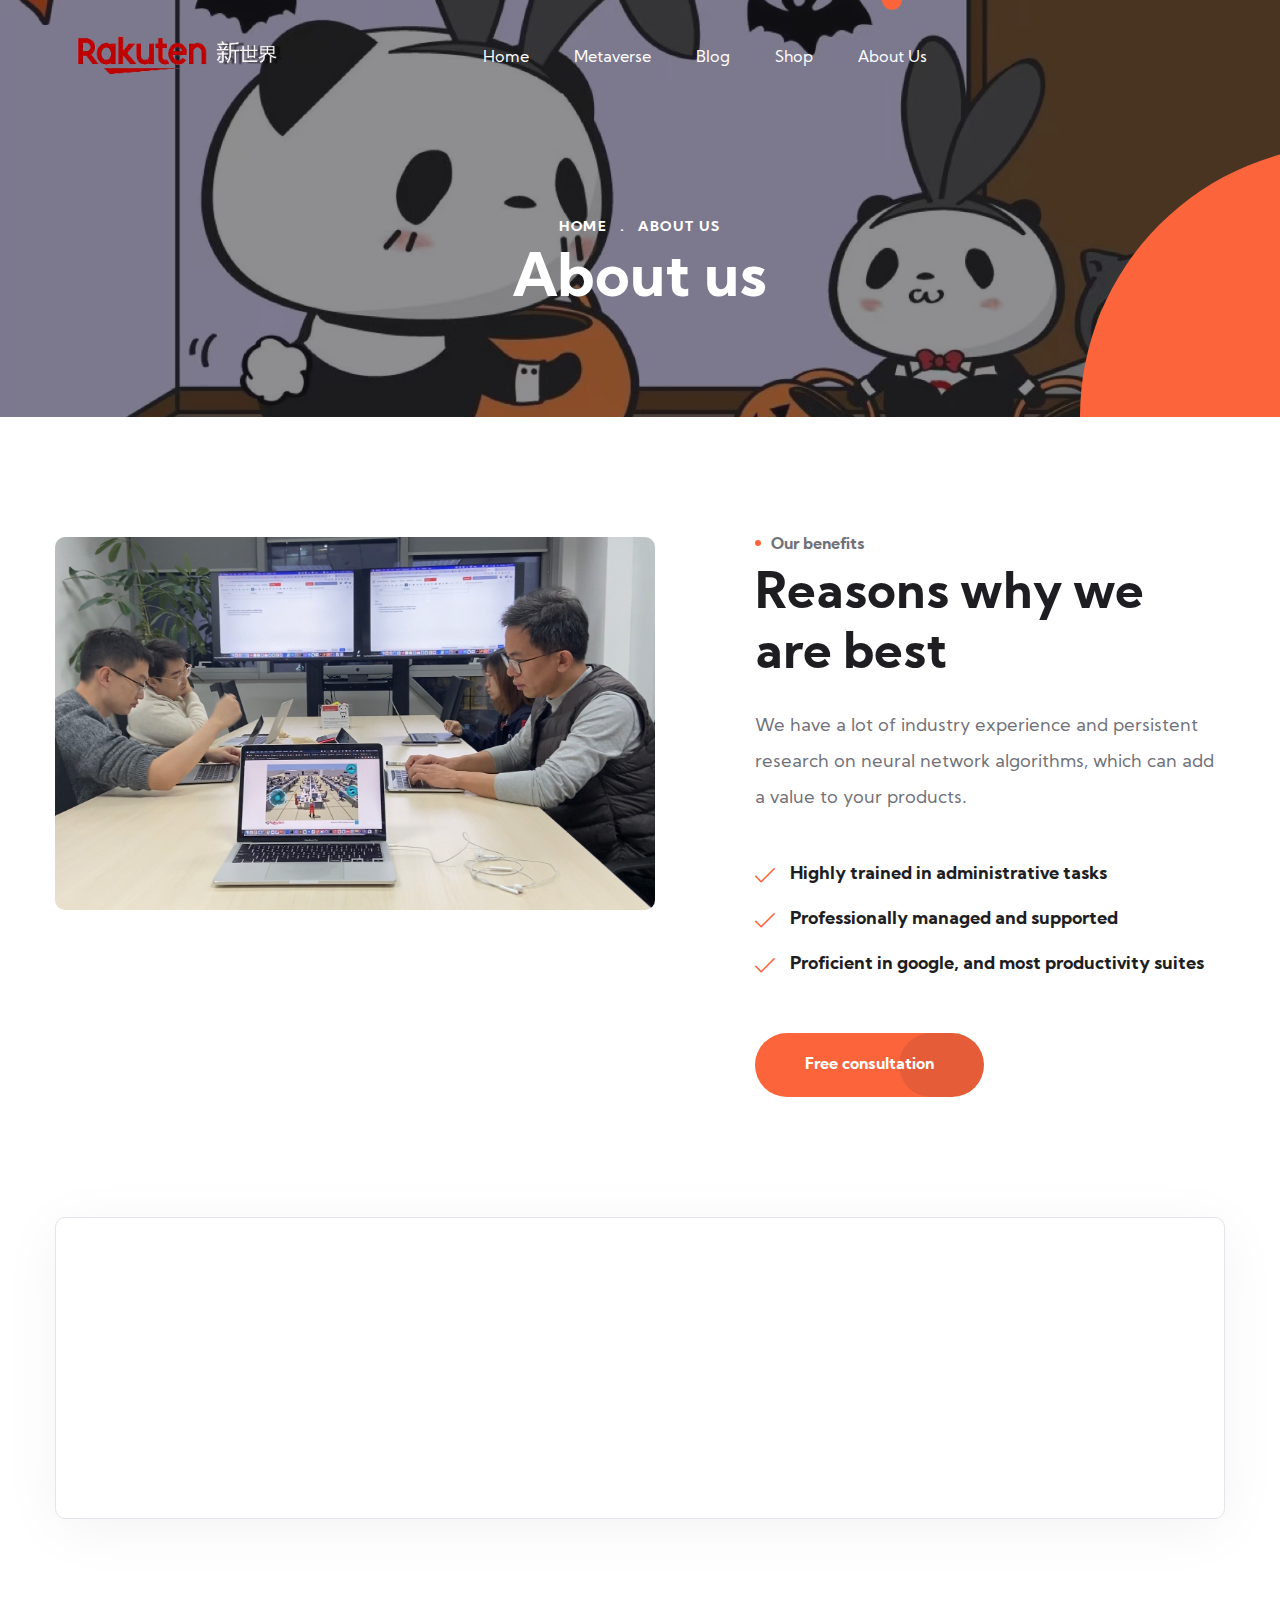
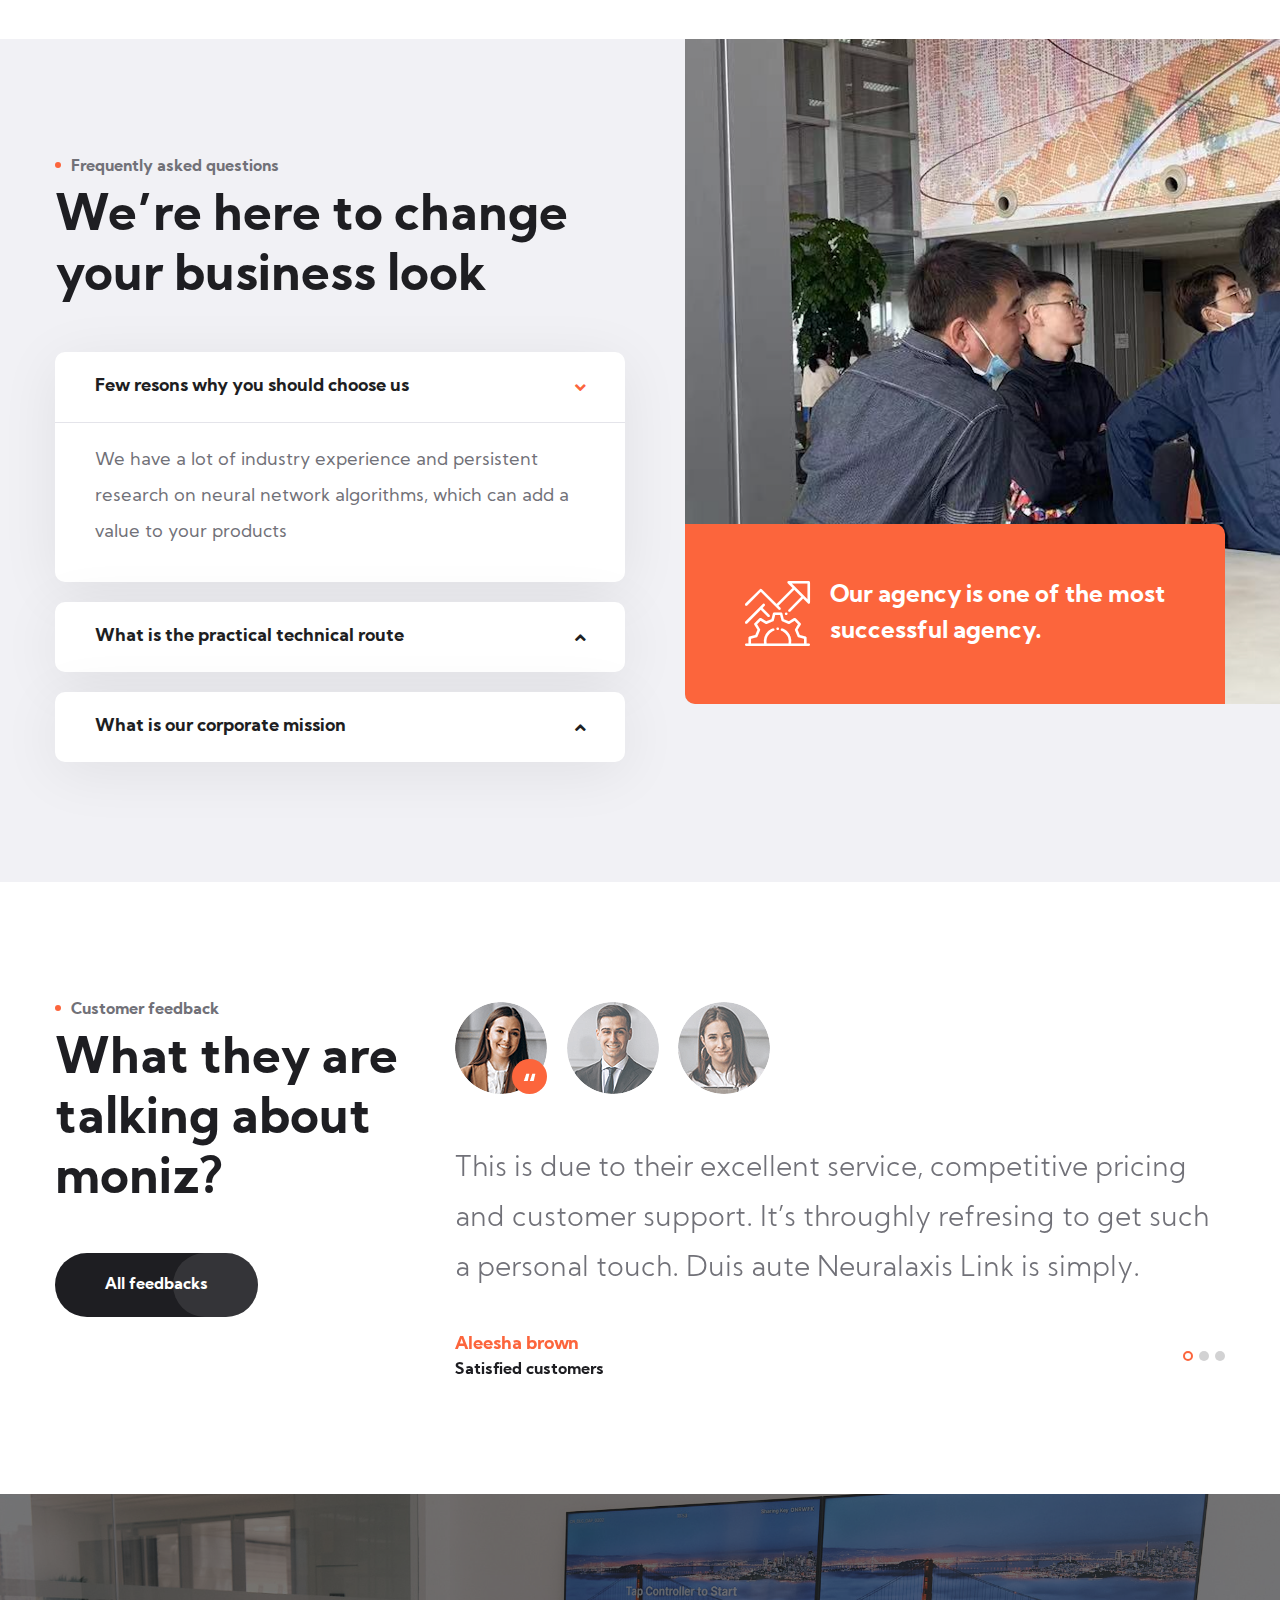
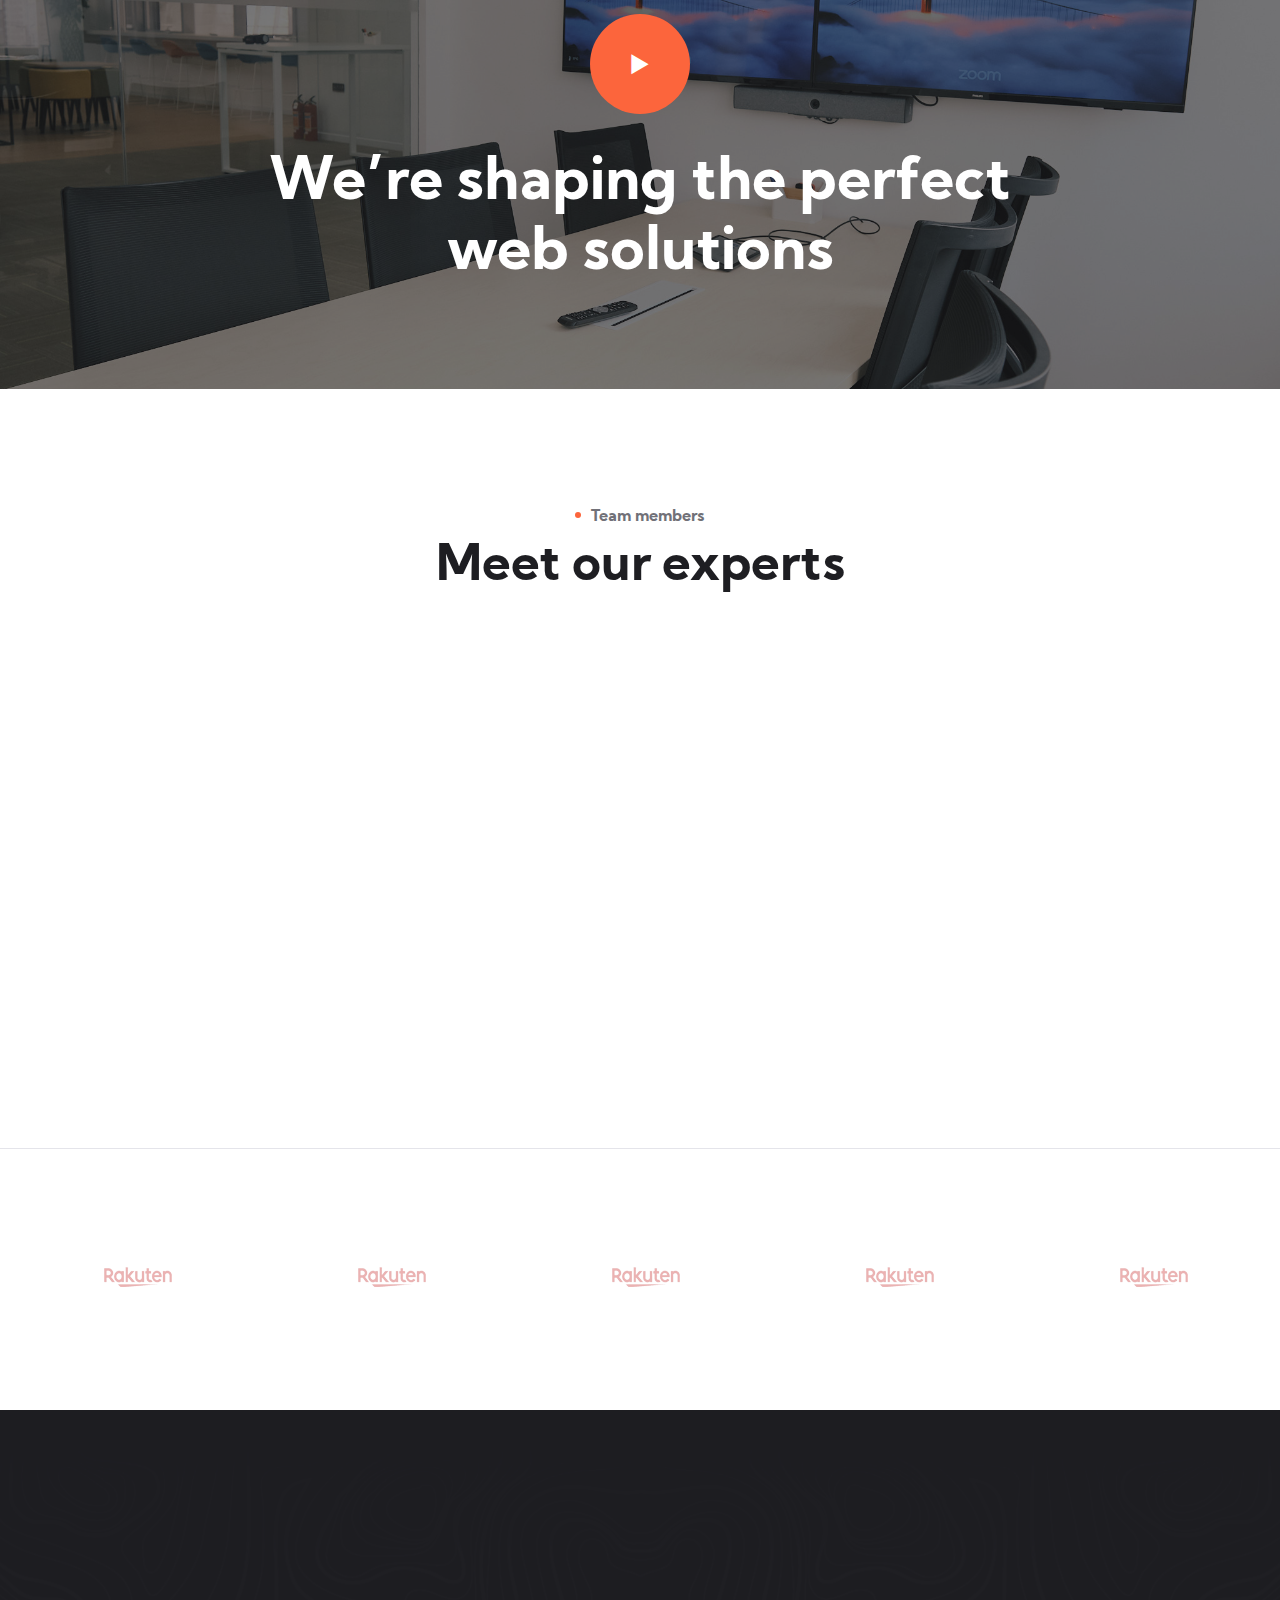
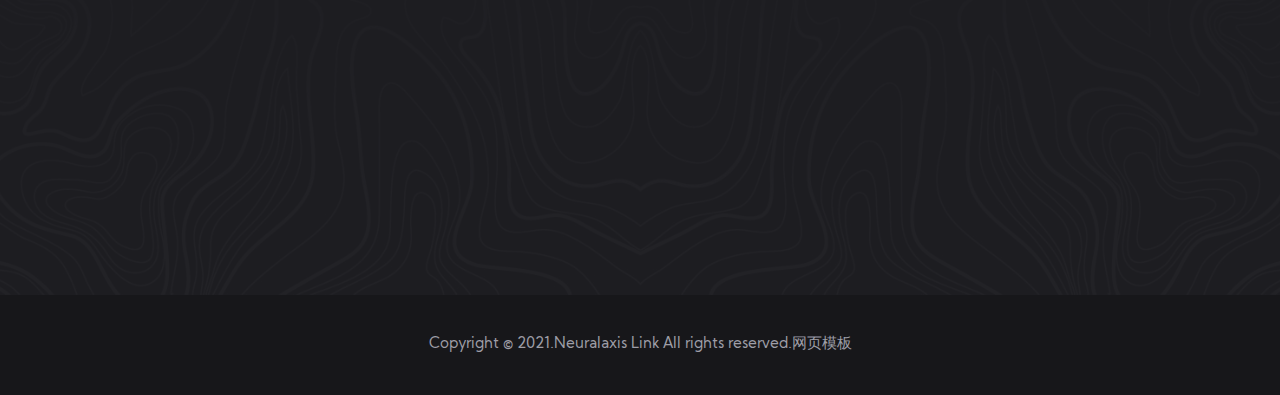
==== commit 790c39b0: "update content" ====
--- a/about.html
+++ b/about.html
@@ -55,9 +55,6 @@
                         </div>
                         <div class="main-menu-wrapper__social">
                             <a href="#"><i class="fab fa-twitter"></i></a>
-                            <!-- <a href="#" class="clr-fb"><i class="fab fa-facebook"></i></a>
-                            <a href="#" class="clr-dri"><i class="fab fa-pinterest-p"></i></a>
-                            <a href="#" class="clr-ins"><i class="fab fa-instagram"></i></a> -->
                         </div>
                     </div>
                     <div class="main-menu-wrapper__main-menu">
@@ -67,22 +64,10 @@
                         <ul class="main-menu__list">
                             <li class="dropdown">
                                 <a href="index.html">Home</a>
-                                <!-- <ul>
-                                    <li>
-                                        <a href="index.html">Home one</a>
-                                    </li>
-                                    <li><a href="index2.html">Home two</a></li>
-                                    <li class="dropdown">
-                                        <a href="#">Header styles</a>
-                                        <ul>
-                                            <li><a href="index.html">Header one</a></li>
-                                            <li><a href="index2.html">Header two</a></li>
-                                        </ul>
-                                    </li>
-                                </ul> -->
+
                             </li>
                             <li class="dropdown">
-                                <a href="#">Meta Universe</a>
+                                <a href="#">Metaverse</a>
                                 <ul>
                                     <li><a href="http://43.138.26.82:8080">Game</a></li>
                                     <li><a href="RakutenOfficeindex.html">VR</a></li>
@@ -90,43 +75,19 @@
                             </li>
                             <li class="dropdown">
                                 <a href="http://www.rakuten.co.jp">Blog</a>
-                                <!-- <ul>
-                                    <li><a href="about.html">About</a></li>
-                                    <li><a href="team.html">Team</a></li>
-                                    <li><a href="faqs.html">FAQs</a></li>
-                                    <li><a href="404.html">404</a></li>
-                                </ul> -->
+
                             </li>
                             <li><a href="http://www.rakuten.co.jp/">Shop</a></li>
 
-                            <!-- <li class="dropdown">
-                                <a href="#">Portfolio</a>
-                                <ul>
-                                    <li><a href="portfolio.html">Portfolio</a></li>
-                                    <li><a href="portfolio-detail.html">Portfolio details</a></li>
-                                    <li><a href="portfolio-detail-fullwidth.html">Portfolio details full</a></li>
-                                </ul>
-                            </li> -->
+
                             <li class="dropdown">
                                 <a href="about.html">About Us</a>
-                                <!-- <ul>
-                                    <li><a href="blog.html">Blog</a></li>
-                                    <li><a href="blog-sidebar.html">Blog sidebar</a></li>
-                                    <li><a href="blog-details.html">Blog details</a></li>
-                                </ul> -->
                             </li>
 
                         </ul>
                     </div>
                     <div class="main-menu-wrapper__right">
-                        <div class="main-menu-wrapper__right-contact-box">
-                            <div class="main-menu-wrapper__right-contact-icon">
-                                <span class="icon-phone-call"></span>
-                            </div>
-                            <div class="main-menu-wrapper__right-contact-number">
-                                <a href="tel:15600589198">15600589198</a>
-                            </div>
-                        </div>
+
                     </div>
                 </div>
             </nav>
--- a/static/css/moniz.css
+++ b/static/css/moniz.css
@@ -433,7 +433,7 @@
 }
 
 .main-menu-wrapper__logo img {
-    width: 121px;
+    width: 242px;
     image-rendering: -moz-crisp-edges;
     image-rendering: -o-crisp-edges;
     image-rendering: -webkit-optimize-contrast;
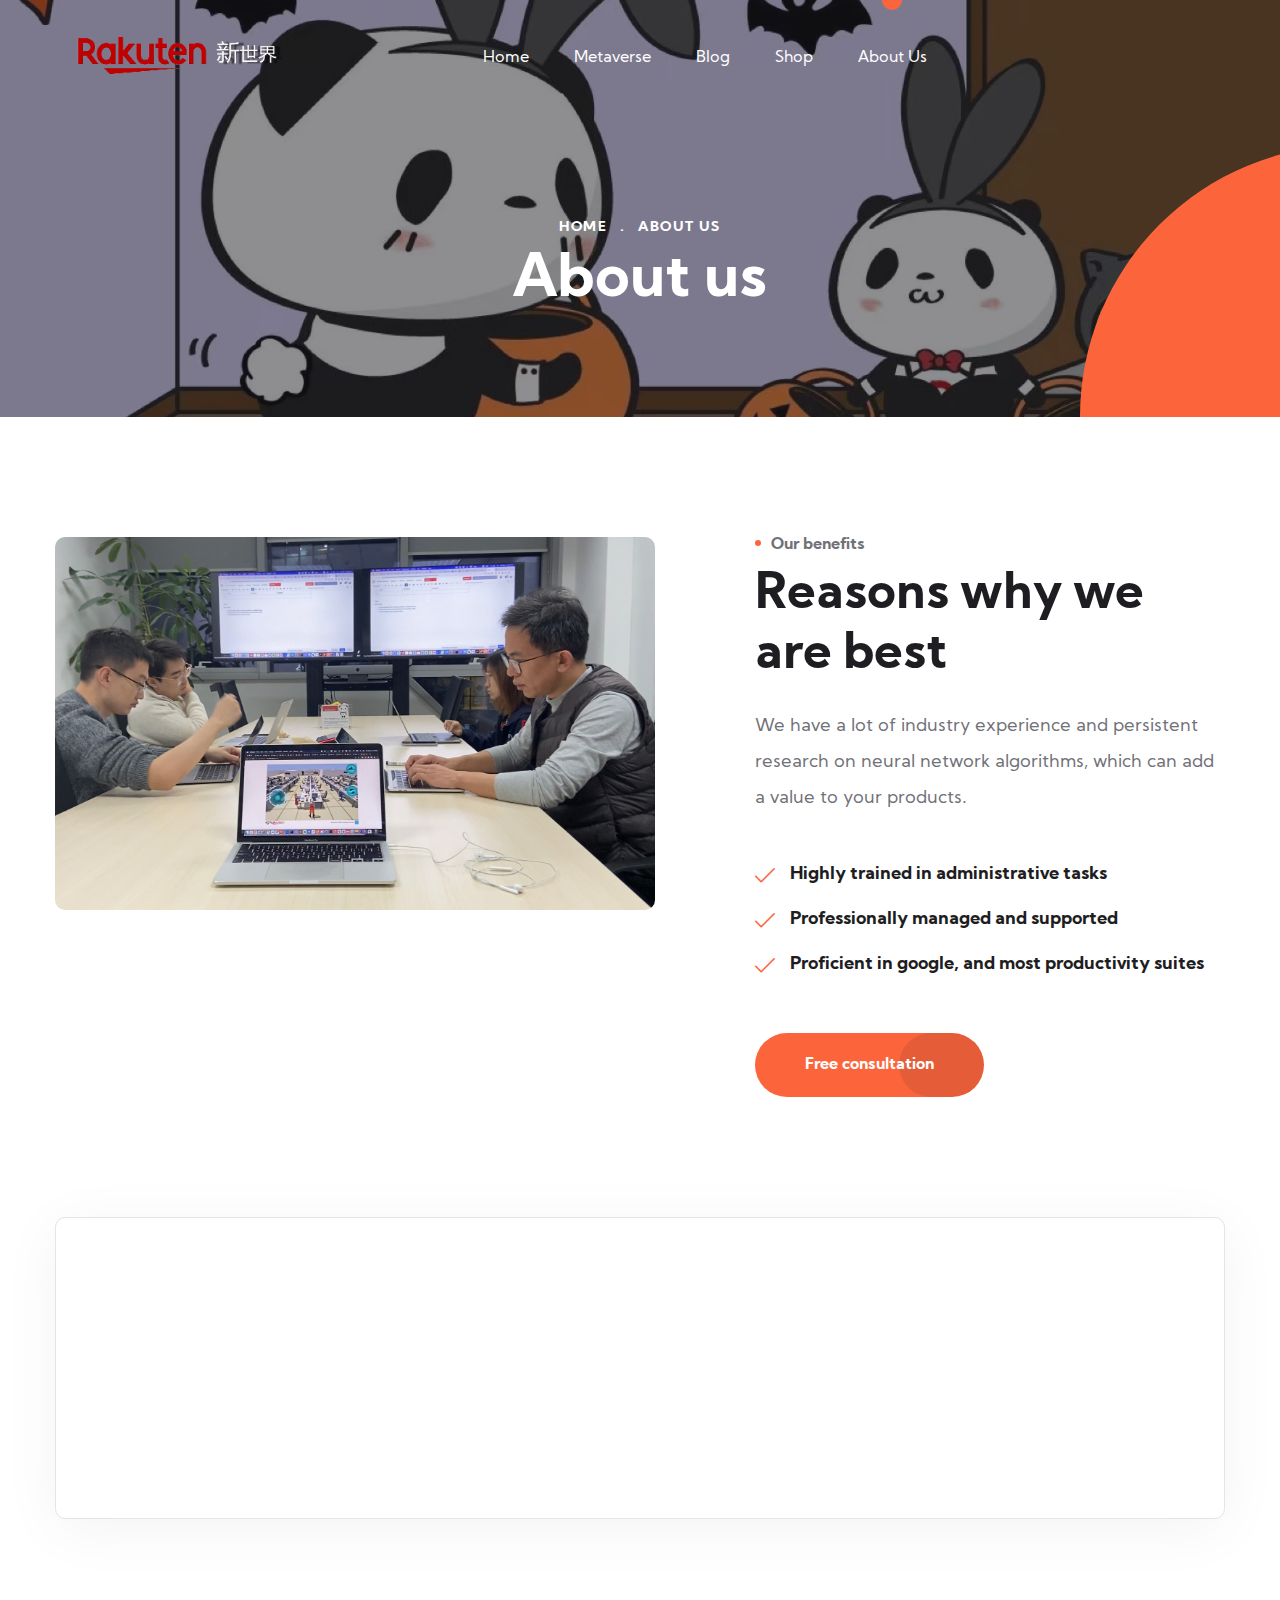
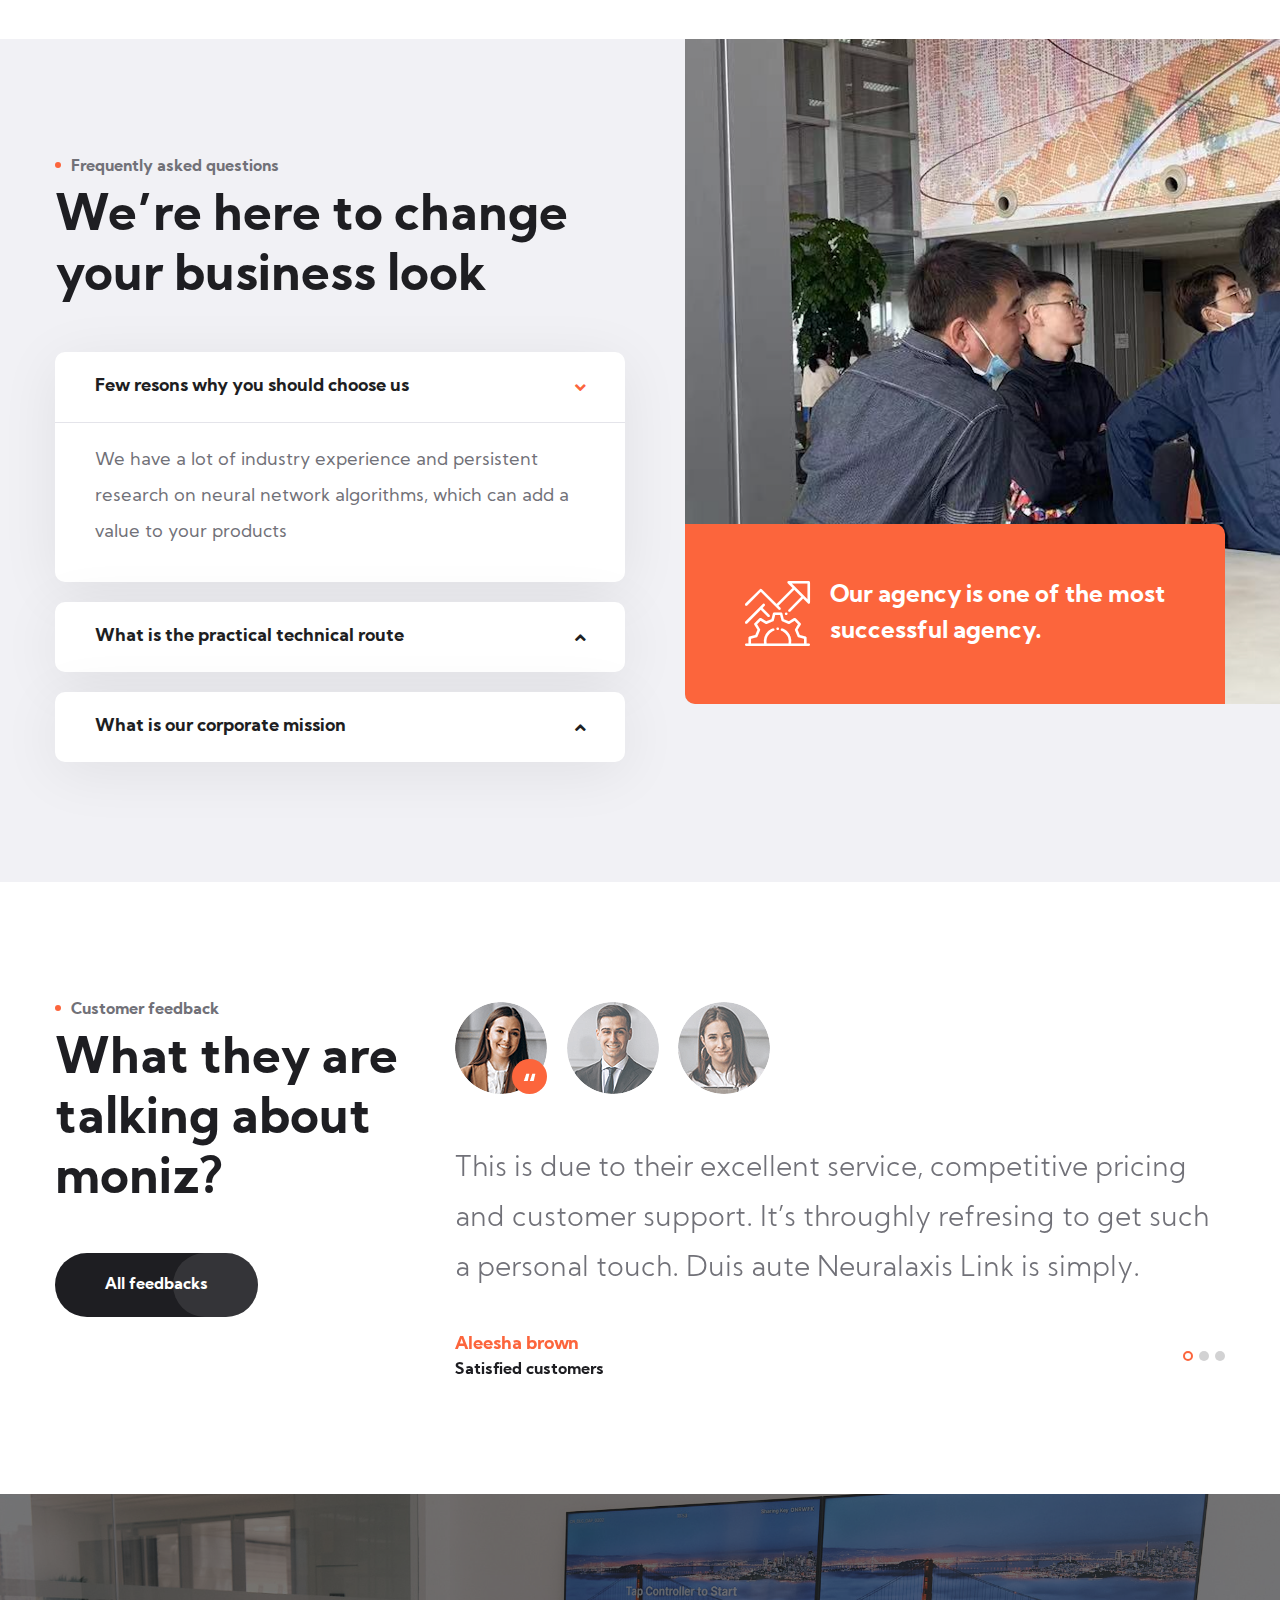
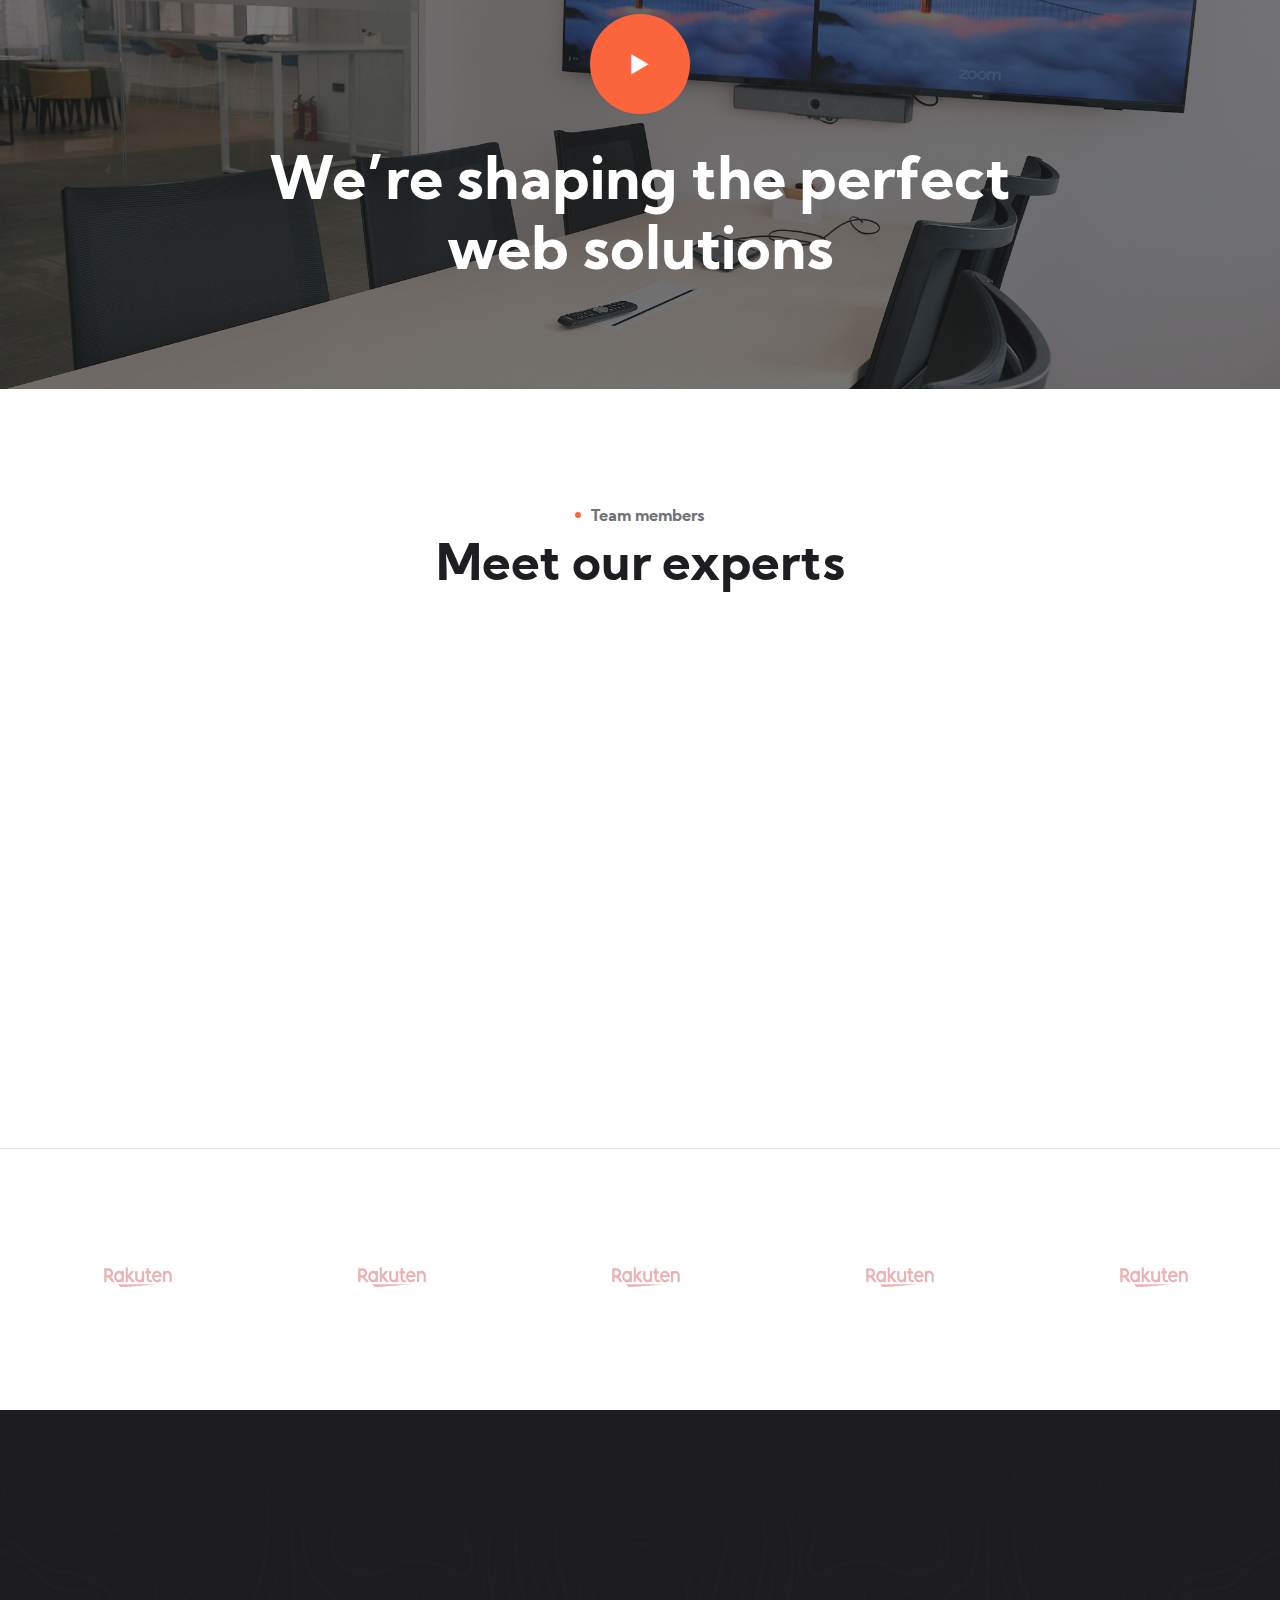
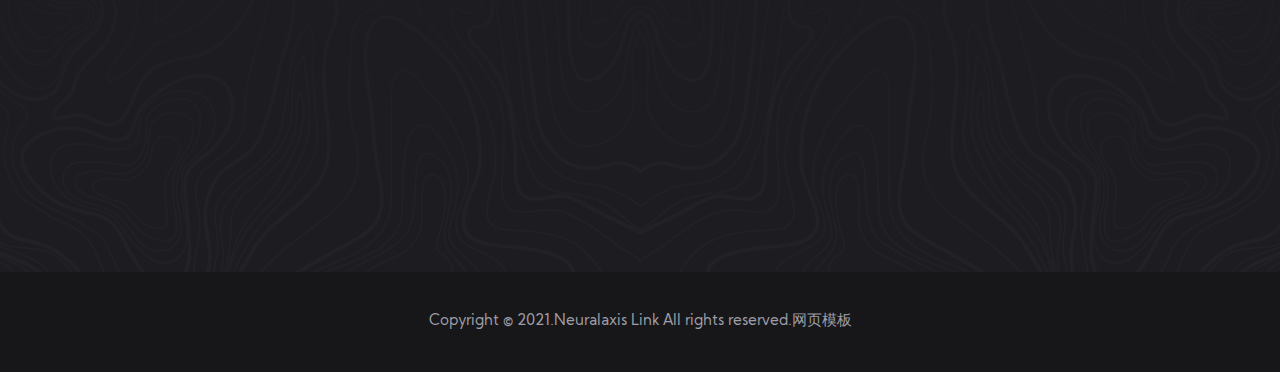
==== commit 6459f772: "xin" ====
--- a/about.html
+++ b/about.html
@@ -600,9 +600,8 @@
                                     Liaoning Province, China</p>
                                 <div class="footer-widget__contact-info">
                                     <p>
-                                        <a href="tel:15600589198" class="footer-widget__contact-phone">15600589198</a>
-                                        <a href="mailto:282602809@qq.com"
-                                            class="footer-widget__contact-mail">282602809@qq.com</a>
+                                        <a href="mailto:hang.yang@rakuten.com"
+                                            class="footer-widget__contact-mail">hang.yang@rakuten.com</a>
                                     </p>
                                 </div>
                             </div>
